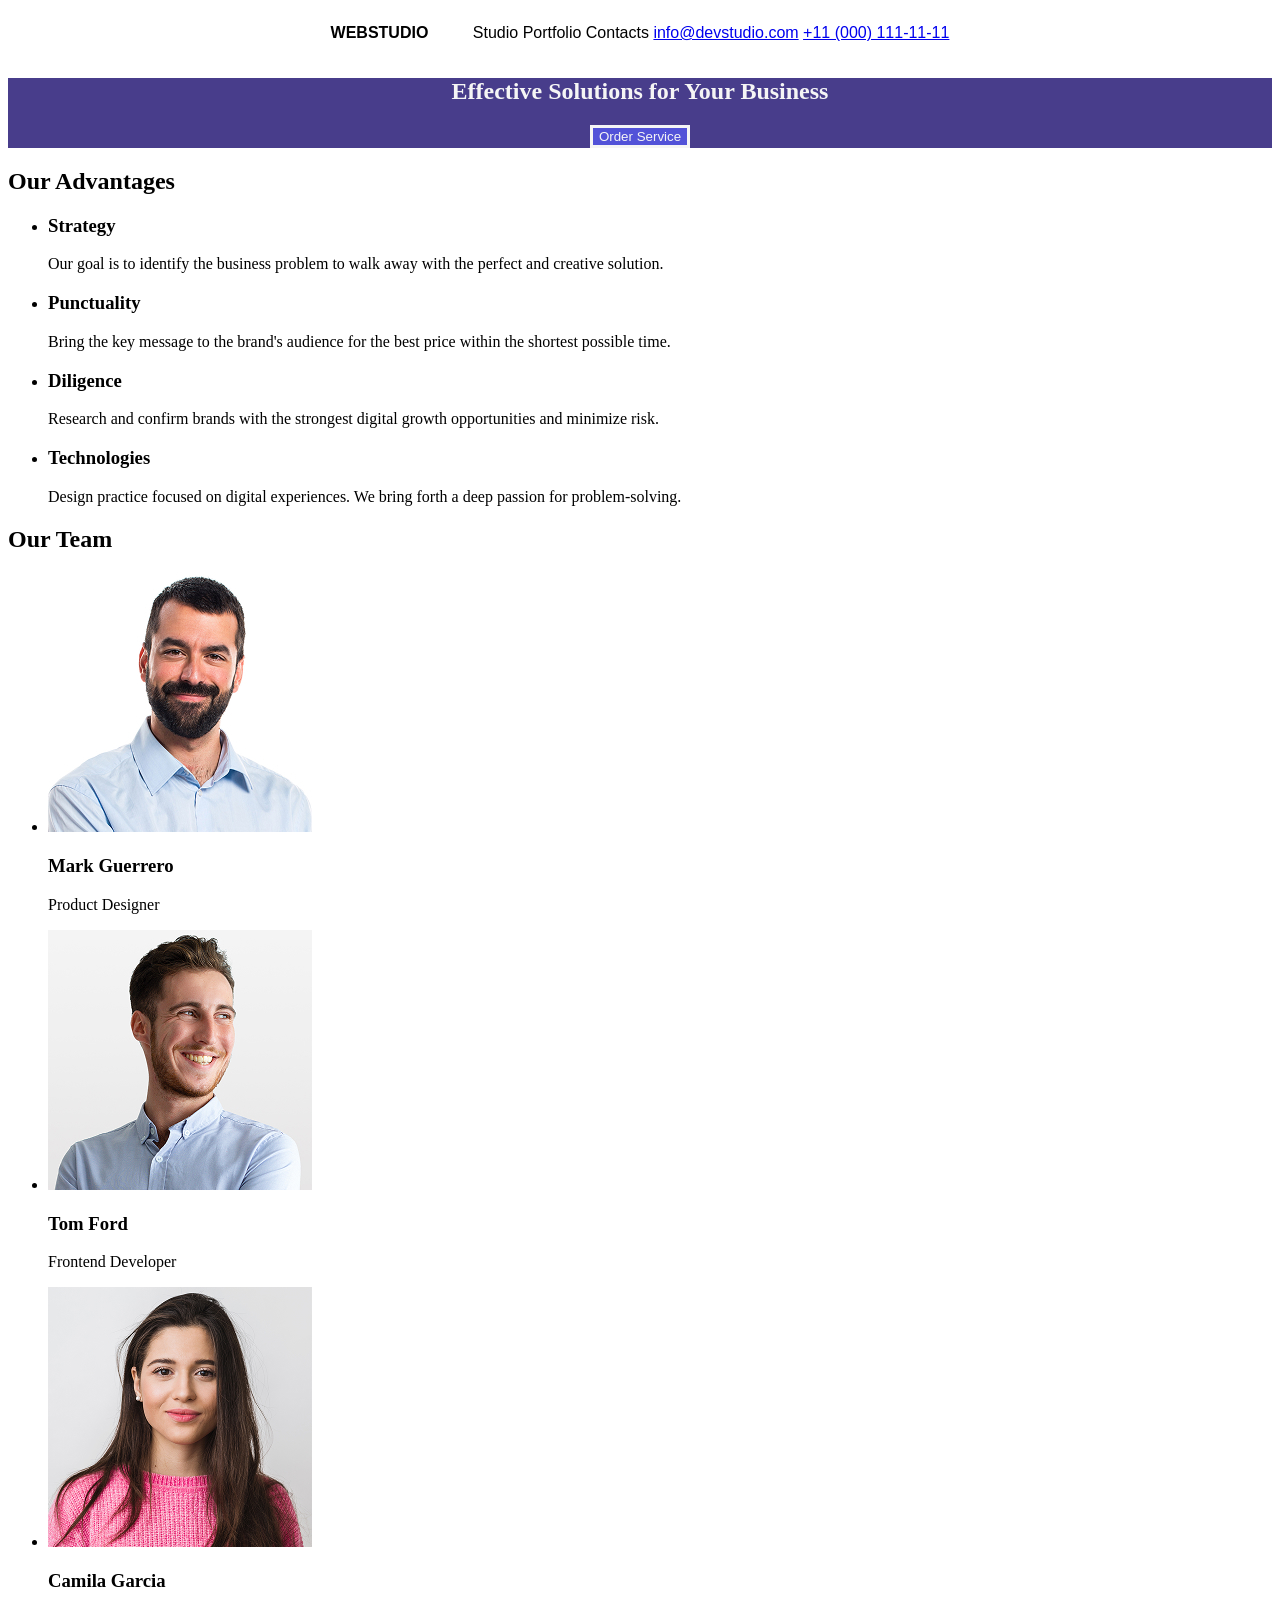
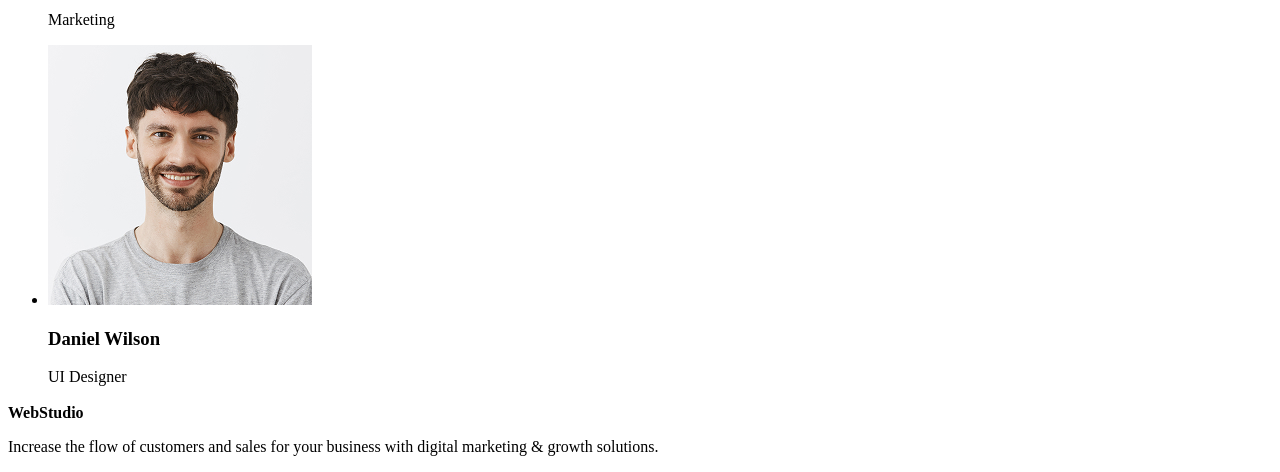
==== goit-markup-hw-02/index.html @ da28dcd8 "иурп" ====
<!DOCTYPE html>
<html lang="en">
  <head>
    <meta charset="utf-8" />
    <meta
      name="description"
      content="WebStudio — команда експертів зі створення вебсайтів та розвитку бізнесу онлайн. Гарантуємо якість і результат."
    />
    <title>WebStudio</title>
 <link rel="stylesheet" href="style.css" />
</head>
  <body>
   <header class="page-header">
  <a href="#" class="logo"><span>WEB</span>STUDIO</a>

  <nav class="nav">
    <ul class="nav-list">
      <li><a href="#">Studio</a></li>
      <li><a href="#">Portfolio</a></li>
      <li><a href="#">Contacts</a></li>
    </ul>
  </nav>

  <div class="contacts">
    <a href="mailto:info@devstudio.com">info@devstudio.com</a>
    <a href="tel:+110001111111">+11 (000) 111-11-11</a>
  </div>
</header>

    <main>
       <section class="hero">
    <h1 class="page-title">Effective Solutions for Your Business</h1>
    <button class="button" type="button">
Order Service</button>
    </section>

      <section>
        <h2>Our Advantages</h2>
        <ul class="advantages-list">
          <li>
            <h3 id="about">Strategy</h3>
            <p>
              Our goal is to identify the business problem to walk away with the
              perfect and creative solution.
            </p>
          </li>
          <li>
            <h3>Punctuality</h3>
            <p>
              Bring the key message to the brand's audience for the best price
              within the shortest possible time.
            </p>
          </li>
          <li>
            <h3>Diligence</h3>
            <p>
              Research and confirm brands with the strongest digital growth
              opportunities and minimize risk.
            </p>
          </li>
          <li>
            <h3>Technologies</h3>
            <p>
              Design practice focused on digital experiences. We bring forth a
              deep passion for problem-solving.
            </p>
          </li>
        </ul>
      </section>

      <section>
        <h2 id="team">Our Team</h2>
        <ul>
          <li>
            <img
              src="./images/mark.jpg"
              alt="picture of Mark Guerrero"
              width="264"
            />
            <h3>Mark Guerrero</h3>
            <p>Product Designer</p>
          </li>
          <li>
            <img
              src="./images/tom.jpg"
              alt="picture of Tom Ford"
              width="264"
            />
            <h3>Tom Ford</h3>
            <p>Frontend Developer</p>
          </li>
          <li>
            <img
              src="./images/camila.jpg"
              alt="picture of Camila Garcia"
              width="264"
            />
            <h3>Camila Garcia</h3>
            <p>Marketing</p>
          </li>
          <li>
            <img
              src="./images/daniel.jpg"
              alt="picture of Daniel Wilson"
              width="264"
            />
            <h3>Daniel Wilson</h3>
            <p>UI Designer</p>
          </li>
        </ul>
      </section>
    </main>

    <footer>
      <a href="/" class="logo">WebStudio</a>
      <p>
        Increase the flow of customers and sales for your business with digital
        marketing & growth solutions.
      </p>
    </footer>
  </body>
</html>
---- goit-markup-hw-02/style.css ----
body {
  background-color: white;

}
.page-header {
  background-color: white;
  text-align: center; 
  font-family: sans-serif;
}


.logo,
.nav,
.contacts {
  display: inline-block;
  vertical-align: middle;
}


.logo {
  font-weight: bold;
  text-decoration: none;
  color: black;
}



.nav-list {
  list-style: none;
}
.nav-list li {
  display: inline-block;
}
.nav-list a {
  text-decoration: none;
  color: black;
}
.hero{
    background-color:darkslateblue;
    text-align: center;
    

}
.page-title{
    color:whitesmoke;
}
.button{
 background-color:rgb(82, 82, 216);
 color:whitesmoke;
  
border:solid;}
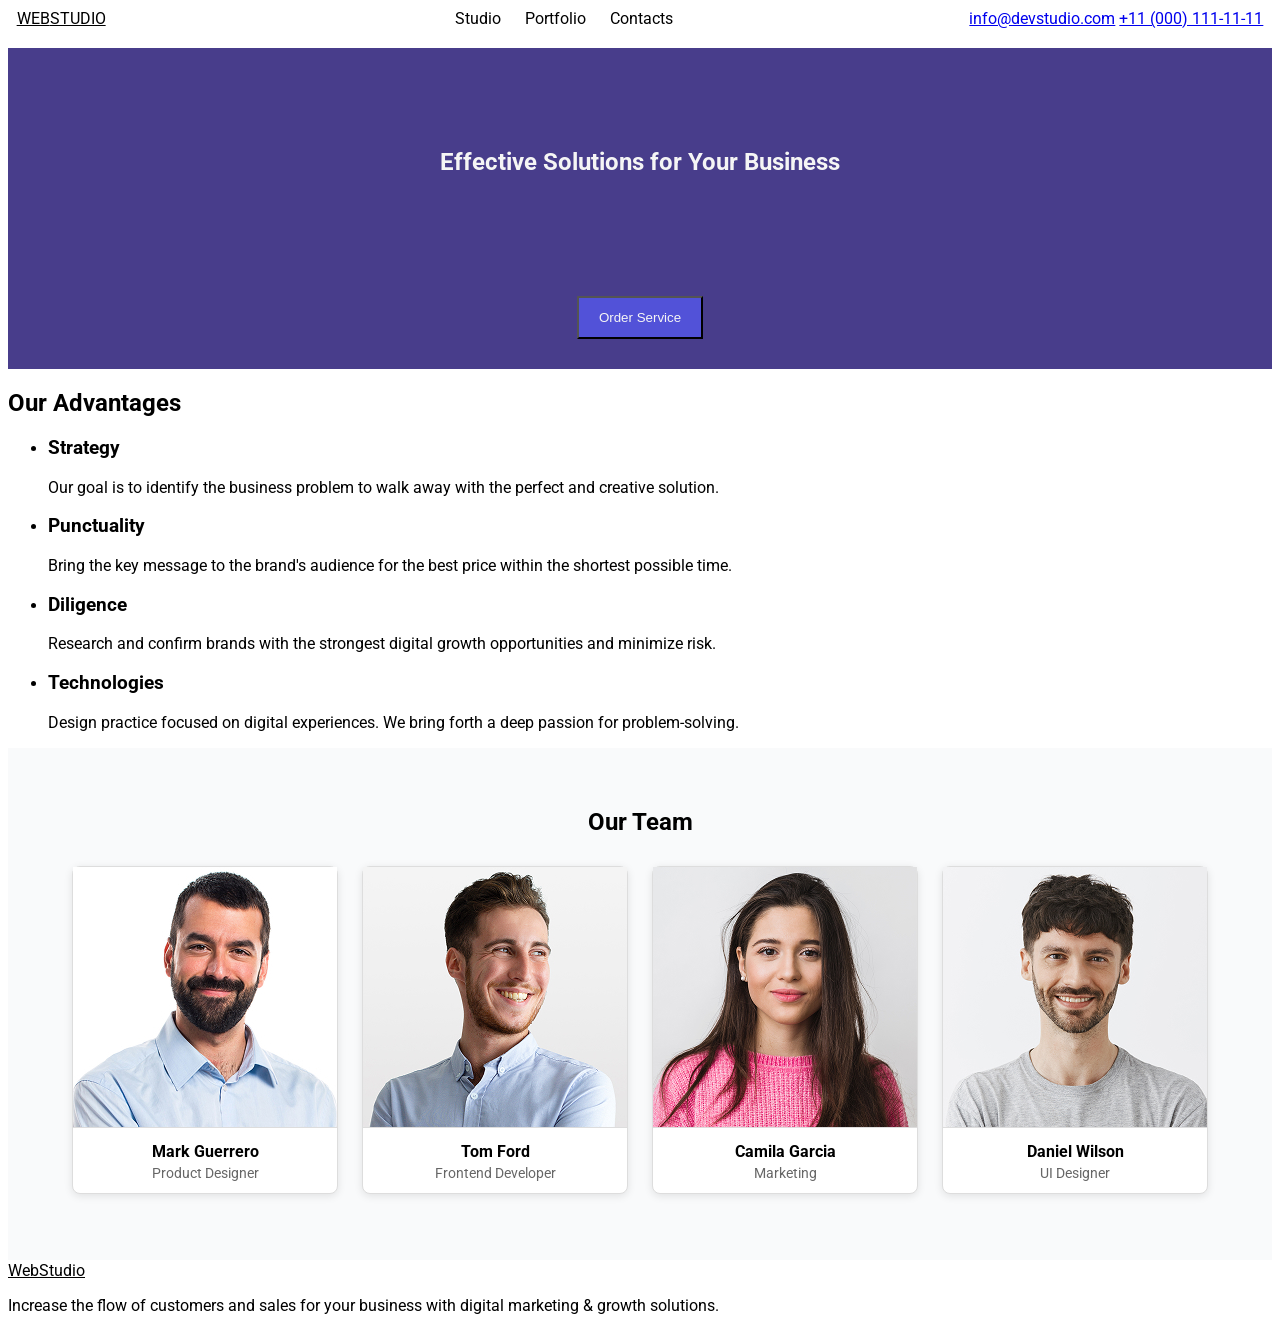
==== commit 2d5c9987: "denys" ====
--- a/goit-markup-hw-02/index.html
+++ b/goit-markup-hw-02/index.html
@@ -2,7 +2,10 @@
 <html lang="en">
   <head>
     <meta charset="utf-8" />
-    <meta
+    <link rel="preconnect" href="https://fonts.googleapis.com">
+<link rel="preconnect" href="https://fonts.gstatic.com" crossorigin>
+<link href="https://fonts.googleapis.com/css2?family=Raleway:wght@700&family=Roboto:wght@400;500;700&display=swap" rel="stylesheet">
+     <meta
       name="description"
       content="WebStudio — команда експертів зі створення вебсайтів та розвитку бізнесу онлайн. Гарантуємо якість і результат."
     />
@@ -68,9 +71,9 @@
         </ul>
       </section>
 
-      <section>
+      <section class="hero3">
         <h2 id="team">Our Team</h2>
-        <ul>
+        <ul class="roster">
           <li>
             <img
               src="./images/mark.jpg"
--- a/goit-markup-hw-02/style.css
+++ b/goit-markup-hw-02/style.css
@@ -3,30 +3,53 @@
 
 body {
   background-color: white;
+  font-family:'Roboto',sans-serif;
+  font-weight:400
 
 }
 .page-header {
-  background-color: white;
+  width: 100%;
+  background: white;
   text-align: center; 
-  font-family: sans-serif;
+
+  
 }
 
+.nav-list{
+  padding: 30px;
+}
+.contacts{
+     
+}
 
 .logo,
 .nav,
 .contacts {
   display: inline-block;
-  vertical-align: middle;
+  vertical-align: middle; 
 }
 
 
 .logo {
-  font-weight: bold;
-  text-decoration: none;
+width: 23%; text-align: left;
   color: black;
 }
+.nav{
+  width: 40%; text-align:center;
+}
+.contacts{
+  width:35%; text-align:right;  
+}
+.nav-list {
+  list-style: none;
+  padding: 0;
+  margin: 0;
+}
 
-
+.nav-list li {
+  display: inline-block;
+  margin: 0 10px;
+}
 
 .nav-list {
   list-style: none;
@@ -46,10 +69,61 @@
 }
 .page-title{
     color:whitesmoke;
+    padding: 100px 0;
 }
 .button{
  background-color:rgb(82, 82, 216);
  color:whitesmoke;
-  
-border:solid;}
+   position: relative;
+  top: -30px;
+ margin-top: 30px; 
+  padding: 12px 20px; 
+}
 
+.hero3 {
+  background-color: #f9fafb;
+  padding: 40px 0;
+}
+
+#team {
+  font-size: 24px;
+  font-weight: bold;
+}
+
+.roster {
+  list-style: none;
+  padding: 0;
+  text-align: center;
+}
+
+.roster li {
+  display: inline-block;
+  width: 264px;
+  background-color: #fff;
+  border: 1px solid #ddd;
+  border-radius: 8px;
+  box-shadow: 0 2px 8px rgba(0,0,0,0.1);
+  margin: 10px;
+  vertical-align: top;
+}
+
+.roster img {
+  width: 100%;
+  height: auto;
+  border-bottom: 1px solid #ddd;
+}
+
+.roster h3 {
+  font-size: 16px;
+  margin: 10px 0 4px;
+}
+
+.roster p {
+  font-size: 14px;
+  color: #666;
+  margin: 0 0 12px;
+}
+
+#team{
+  text-align:center;  
+}
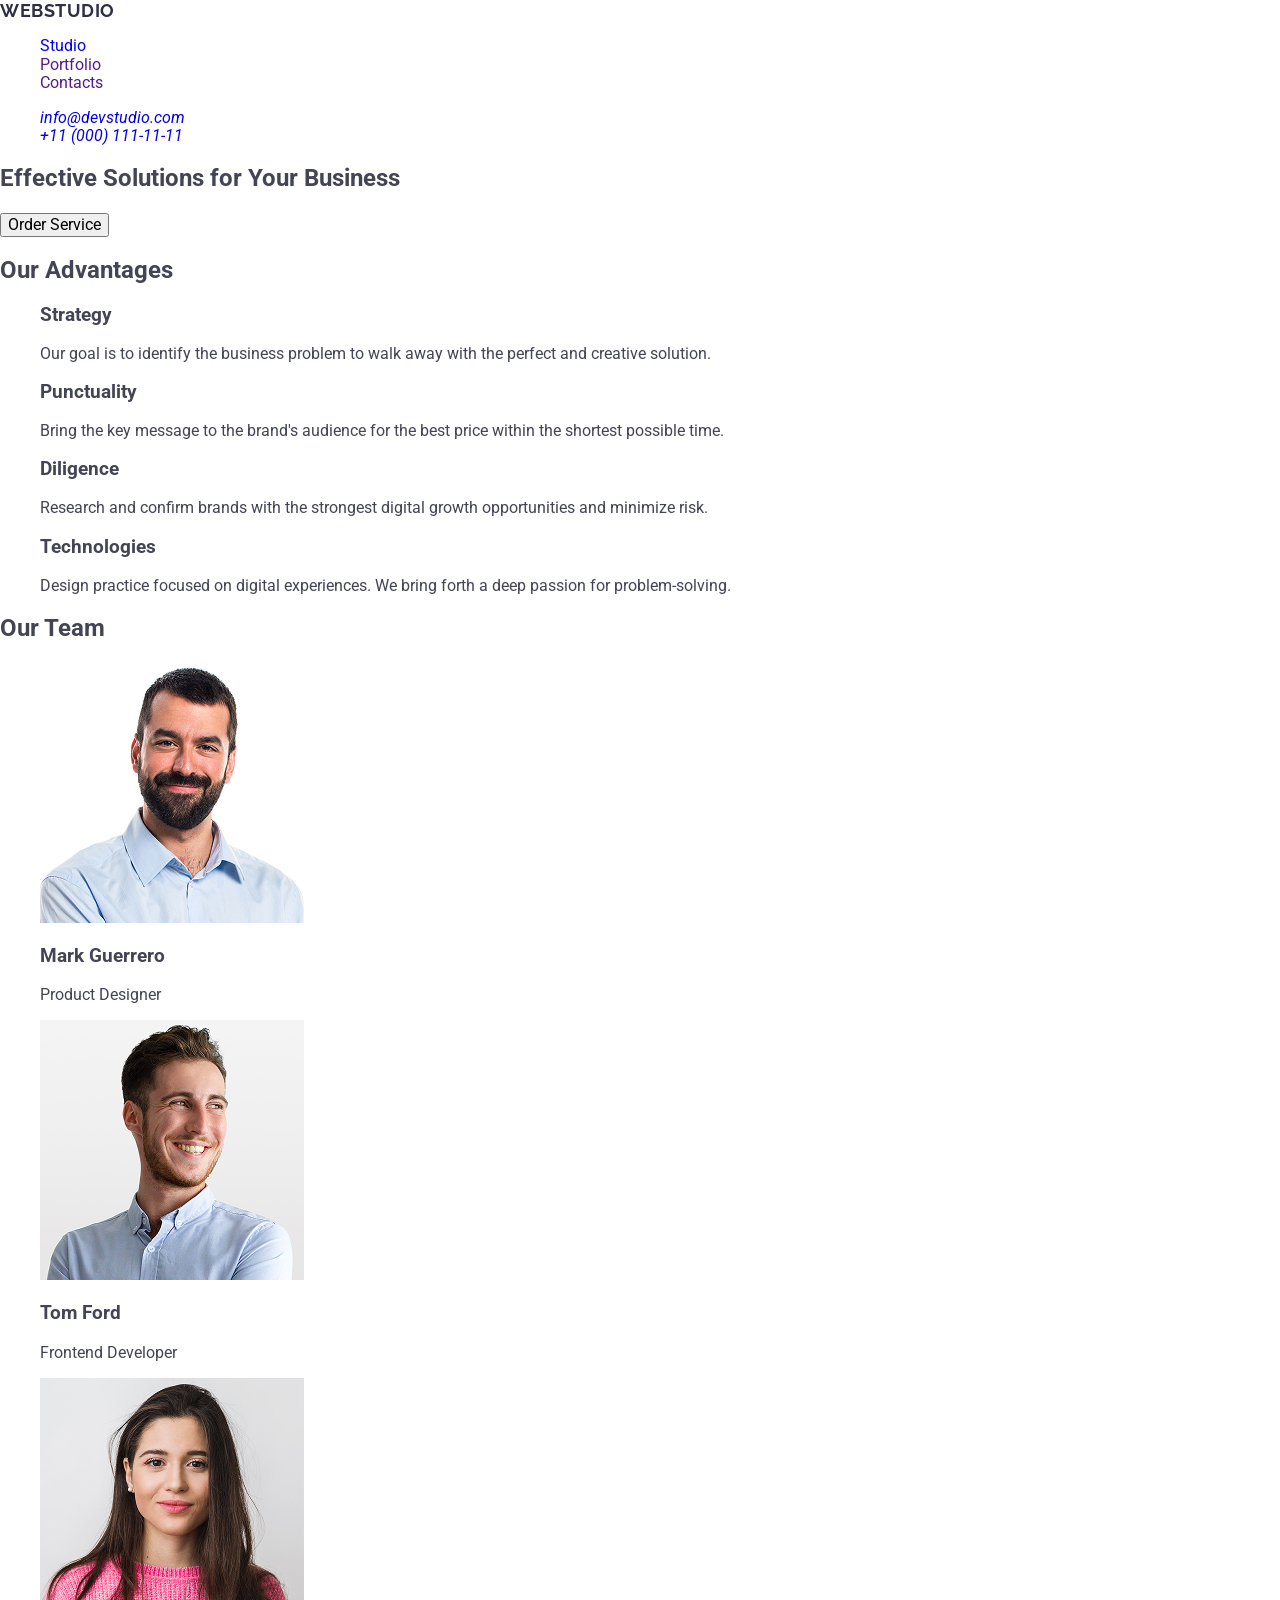
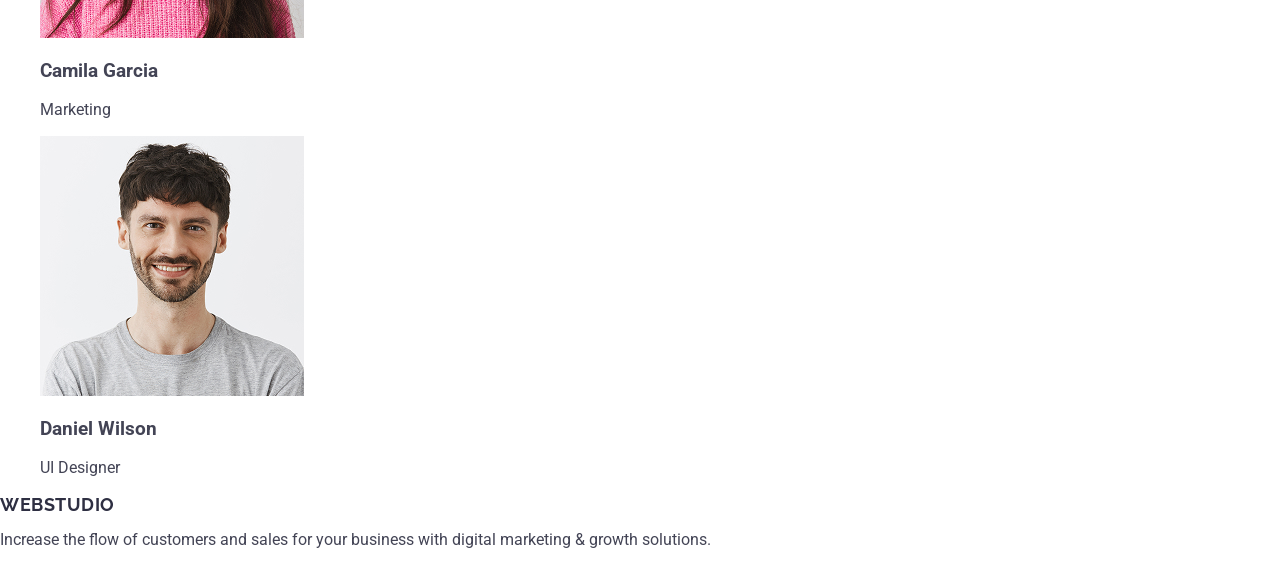
==== commit 7bfea6bb: "іііі" ====
--- a/goit-markup-hw-02/index.html
+++ b/goit-markup-hw-02/index.html
@@ -2,40 +2,52 @@
 <html lang="en">
   <head>
     <meta charset="utf-8" />
-    <link rel="preconnect" href="https://fonts.googleapis.com">
-<link rel="preconnect" href="https://fonts.gstatic.com" crossorigin>
-<link href="https://fonts.googleapis.com/css2?family=Raleway:wght@700&family=Roboto:wght@400;500;700&display=swap" rel="stylesheet">
-     <meta
+    <meta
       name="description"
       content="WebStudio — команда експертів зі створення вебсайтів та розвитку бізнесу онлайн. Гарантуємо якість і результат."
     />
     <title>WebStudio</title>
- <link rel="stylesheet" href="style.css" />
-</head>
+    <link
+      rel="stylesheet"
+      href="https://cdnjs.cloudflare.com/ajax/libs/modern-normalize/3.0.1/modern-normalize.min.css"
+      integrity="sha512-q6WgHqiHlKyOqslT/lgBgodhd03Wp4BEqKeW6nNtlOY4quzyG3VoQKFrieaCeSnuVseNKRGpGeDU3qPmabCANg=="
+      crossorigin="anonymous"
+      referrerpolicy="no-referrer"
+    />
+    <link rel="preconnect" href="https://fonts.googleapis.com" />
+    <link rel="preconnect" href="https://fonts.gstatic.com" crossorigin />
+    <link
+      href="https://fonts.googleapis.com/css2?family=Raleway:ital,wght@0,700;1,700&family=Roboto:ital@0;1&display=swap"
+      rel="stylesheet"
+    />
+    <link rel="stylesheet" href="style.css" />
+  </head>
+
   <body>
-   <header class="page-header">
-  <a href="#" class="logo"><span>WEB</span>STUDIO</a>
+    <header class="page-header">
+      <a href="#" class="logo">WEB<span class="logo-part">STUDIO</span></a>
 
-  <nav class="nav">
-    <ul class="nav-list">
-      <li><a href="#">Studio</a></li>
-      <li><a href="#">Portfolio</a></li>
-      <li><a href="#">Contacts</a></li>
-    </ul>
-  </nav>
+      <nav class="header-nav">
+        <ul class="nav-list">
+          <li class="nav-item"><a clas="nav-link" href="./index.html">Studio</a></li>
+          <li class="nav-item"><a clas="nav-link" href="">Portfolio</a></li>
+          <li class="nav-item"><a clas="nav-link" href="">Contacts</a></li>
+        </ul>
+      </nav>
 
-  <div class="contacts">
-    <a href="mailto:info@devstudio.com">info@devstudio.com</a>
-    <a href="tel:+110001111111">+11 (000) 111-11-11</a>
-  </div>
-</header>
+      <address class="contacts">
+        <ul class="contacts-list">
+        <li class="contacts-list"><a class="contacts-item" href="mailto:info@devstudio.com">info@devstudio.com</a></li>
+        <li class="contacts-list"><a class="contacts-item" href="tel:+110001111111">+11 (000) 111-11-11</a></li>
+      </ul>
+      </address>
+    </header>
 
     <main>
-       <section class="hero">
-    <h1 class="page-title">Effective Solutions for Your Business</h1>
-    <button class="button" type="button">
-Order Service</button>
-    </section>
+      <section class="">
+        <h1 class="page-title">Effective Solutions for Your Business</h1>
+        <button class="button" type="button">Order Service</button>
+      </section>
 
       <section>
         <h2>Our Advantages</h2>
@@ -84,11 +96,7 @@
             <p>Product Designer</p>
           </li>
           <li>
-            <img
-              src="./images/tom.jpg"
-              alt="picture of Tom Ford"
-              width="264"
-            />
+            <img src="./images/tom.jpg" alt="picture of Tom Ford" width="264" />
             <h3>Tom Ford</h3>
             <p>Frontend Developer</p>
           </li>
@@ -114,7 +122,7 @@
       </section>
     </main>
 
-    <footer>
+    <footer id="contacts">
       <a href="/" class="logo">WebStudio</a>
       <p>
         Increase the flow of customers and sales for your business with digital
@@ -122,4 +130,4 @@
       </p>
     </footer>
   </body>
-</html>+</html>
--- a/goit-markup-hw-02/style.css
+++ b/goit-markup-hw-02/style.css
@@ -1,129 +1,35 @@
-
-
-
+/*font-family: "Raleway", sans-serif;
+font-family: "Roboto", sans-serif;*/
 body {
-  background-color: white;
+  color:#434455;
+  background-color:#fff;
   font-family:'Roboto',sans-serif;
   font-weight:400
 
 }
-.page-header {
-  width: 100%;
-  background: white;
-  text-align: center; 
-
-  
+ul,ol {
+  list-style  :none;
 }
 
-.nav-list{
-  padding: 30px;
-}
-.contacts{
-     
+a {
+  text-decoration:none;
 }
 
-.logo,
-.nav,
-.contacts {
-  display: inline-block;
-  vertical-align: middle; 
+.logo {
+font-family: "Raleway", sans-serif;
+font-weight: 700;
+font-size: 18px;
+line-height: 1.17;
+letter-spacing: 0.03em;
+text-transform: uppercase;
+color: #2e2f42;
 }
 
 
-.logo {
-width: 23%; text-align: left;
-  color: black;
-}
-.nav{
-  width: 40%; text-align:center;
-}
-.contacts{
-  width:35%; text-align:right;  
-}
-.nav-list {
-  list-style: none;
-  padding: 0;
-  margin: 0;
-}
 
-.nav-list li {
-  display: inline-block;
-  margin: 0 10px;
-}
 
-.nav-list {
-  list-style: none;
-}
-.nav-list li {
-  display: inline-block;
-}
-.nav-list a {
-  text-decoration: none;
-  color: black;
-}
-.hero{
-    background-color:darkslateblue;
-    text-align: center;
-    
 
-}
-.page-title{
-    color:whitesmoke;
-    padding: 100px 0;
-}
-.button{
- background-color:rgb(82, 82, 216);
- color:whitesmoke;
-   position: relative;
-  top: -30px;
- margin-top: 30px; 
-  padding: 12px 20px; 
-}
 
-.hero3 {
-  background-color: #f9fafb;
-  padding: 40px 0;
-}
 
-#team {
-  font-size: 24px;
-  font-weight: bold;
-}
 
-.roster {
-  list-style: none;
-  padding: 0;
-  text-align: center;
-}
 
-.roster li {
-  display: inline-block;
-  width: 264px;
-  background-color: #fff;
-  border: 1px solid #ddd;
-  border-radius: 8px;
-  box-shadow: 0 2px 8px rgba(0,0,0,0.1);
-  margin: 10px;
-  vertical-align: top;
-}
-
-.roster img {
-  width: 100%;
-  height: auto;
-  border-bottom: 1px solid #ddd;
-}
-
-.roster h3 {
-  font-size: 16px;
-  margin: 10px 0 4px;
-}
-
-.roster p {
-  font-size: 14px;
-  color: #666;
-  margin: 0 0 12px;
-}
-
-#team{
-  text-align:center;  
-}
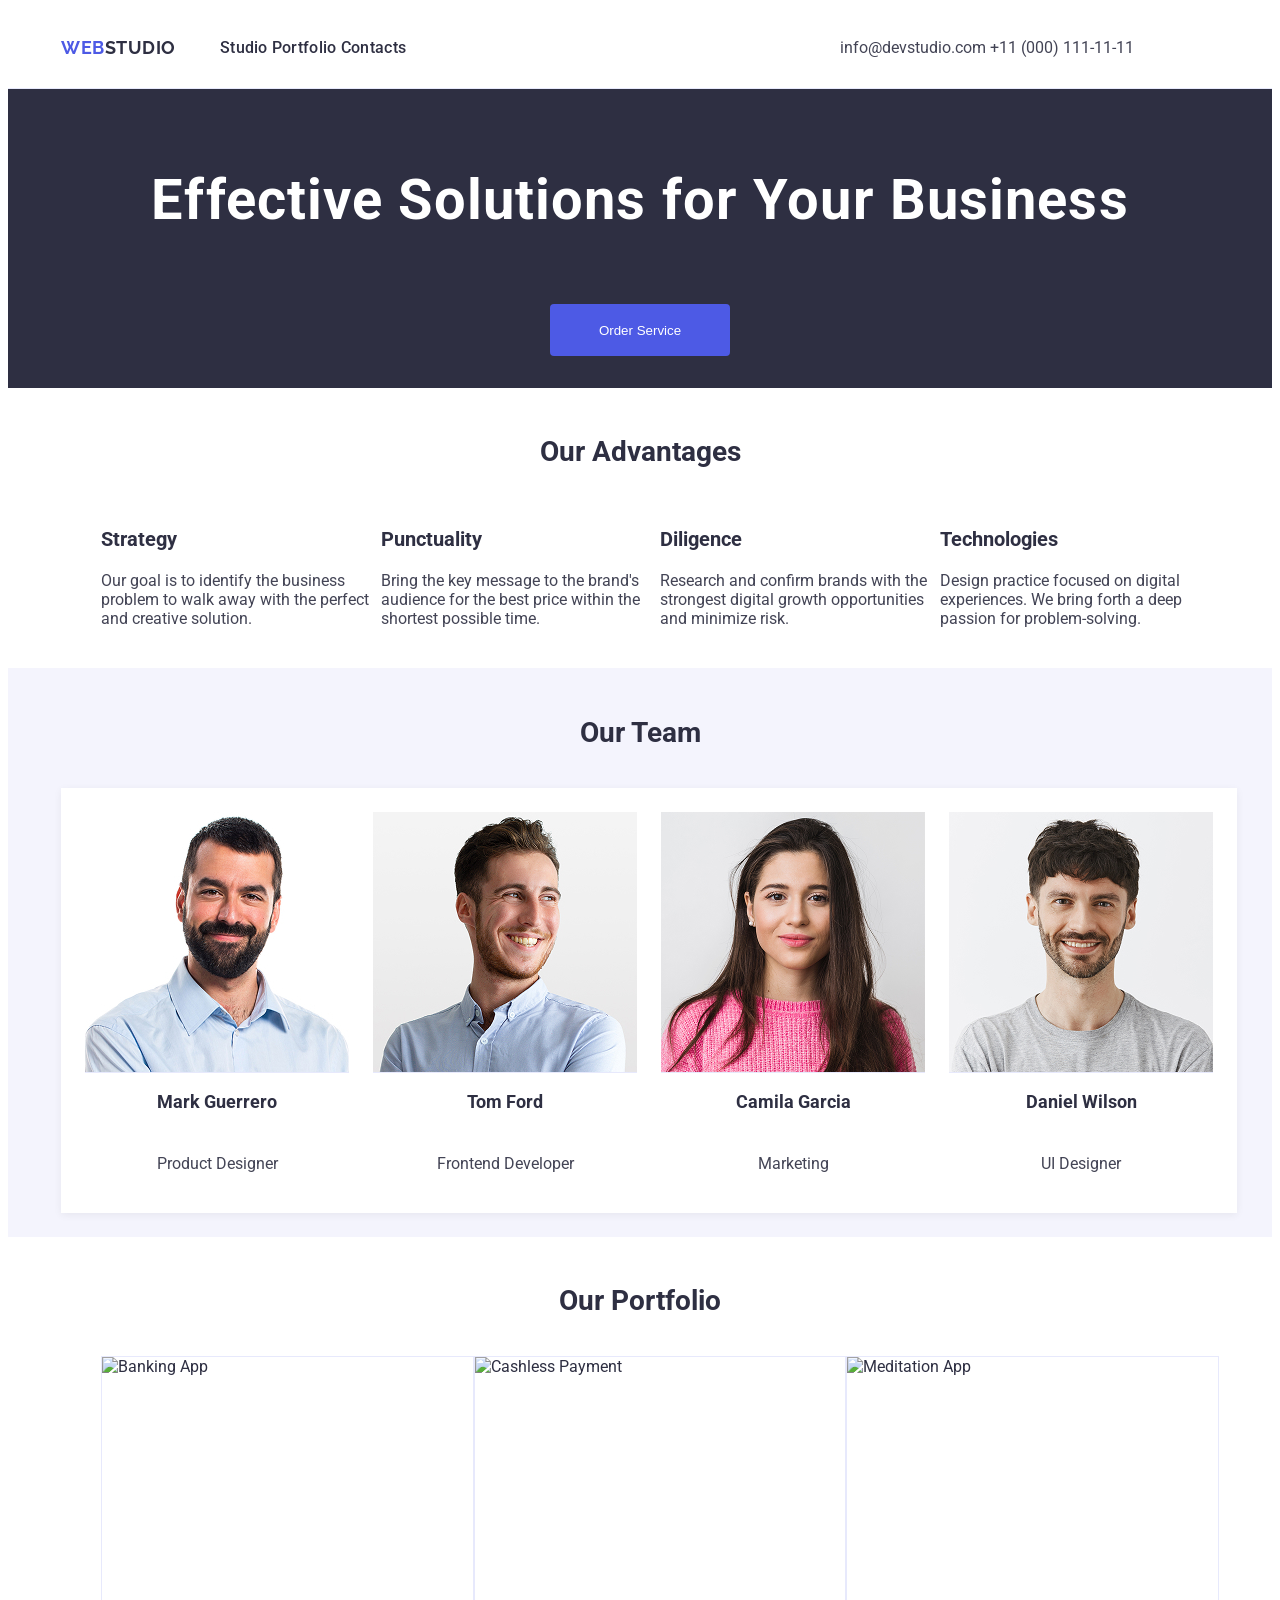
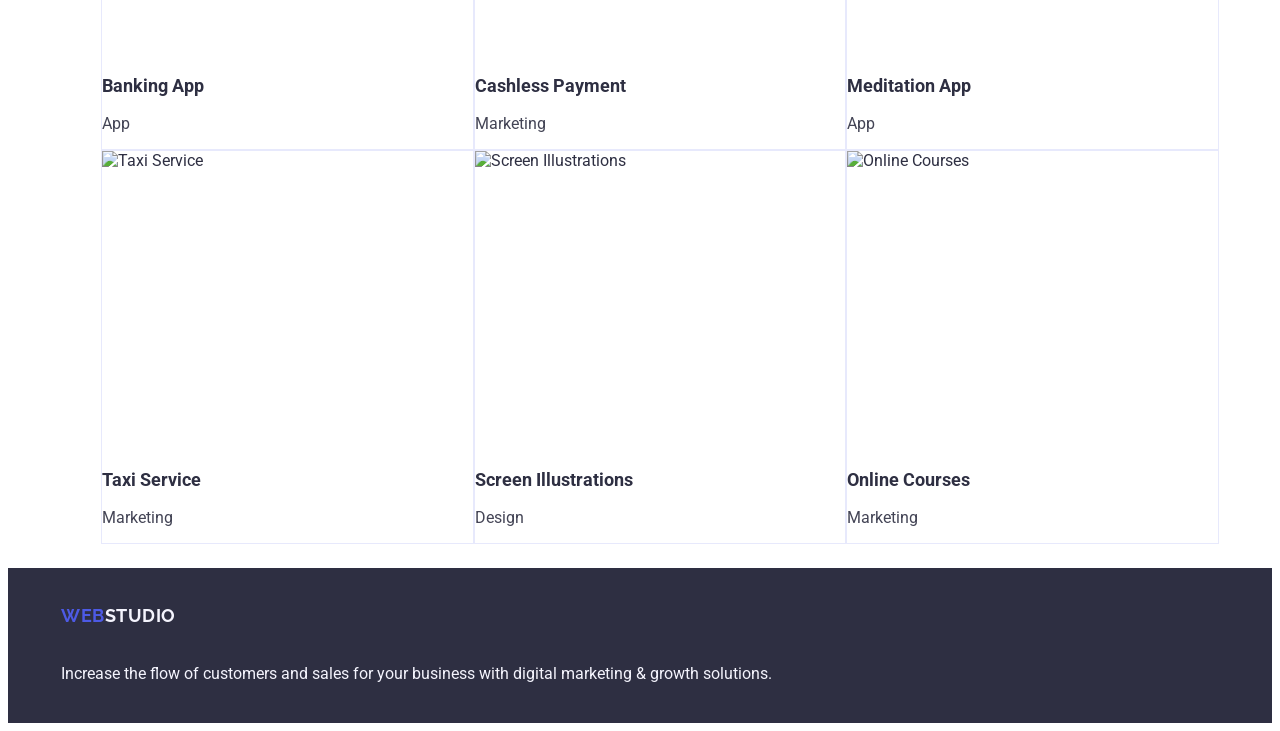
==== commit a507ead3: "add images" ====
--- a/goit-markup-hw-02/index.html
+++ b/goit-markup-hw-02/index.html
@@ -2,132 +2,200 @@
 <html lang="en">
   <head>
     <meta charset="utf-8" />
-    <meta
-      name="description"
-      content="WebStudio — команда експертів зі створення вебсайтів та розвитку бізнесу онлайн. Гарантуємо якість і результат."
-    />
-    <title>WebStudio</title>
+    <title>WebStudio (basic layout)</title>
+    <meta name="viewport" content="width=device-width, initial-scale=1" />
     <link
-      rel="stylesheet"
-      href="https://cdnjs.cloudflare.com/ajax/libs/modern-normalize/3.0.1/modern-normalize.min.css"
-      integrity="sha512-q6WgHqiHlKyOqslT/lgBgodhd03Wp4BEqKeW6nNtlOY4quzyG3VoQKFrieaCeSnuVseNKRGpGeDU3qPmabCANg=="
-      crossorigin="anonymous"
-      referrerpolicy="no-referrer"
-    />
-    <link rel="preconnect" href="https://fonts.googleapis.com" />
-    <link rel="preconnect" href="https://fonts.gstatic.com" crossorigin />
-    <link
-      href="https://fonts.googleapis.com/css2?family=Raleway:ital,wght@0,700;1,700&family=Roboto:ital@0;1&display=swap"
+      href="https://fonts.googleapis.com/css2?family=Raleway:wght@700&family=Roboto:wght@400;500;700&display=swap"
       rel="stylesheet"
     />
     <link rel="stylesheet" href="style.css" />
   </head>
-
   <body>
-    <header class="page-header">
-      <a href="#" class="logo">WEB<span class="logo-part">STUDIO</span></a>
-
-      <nav class="header-nav">
-        <ul class="nav-list">
-          <li class="nav-item"><a clas="nav-link" href="./index.html">Studio</a></li>
-          <li class="nav-item"><a clas="nav-link" href="">Portfolio</a></li>
-          <li class="nav-item"><a clas="nav-link" href="">Contacts</a></li>
+    <!-- HEADER -->
+    <header class="header">
+      <div class="page">
+        <a href="#" class="logo">WEB<span class="logo-accent">STUDIO</span></a>
+
+        <nav class="nav">
+          <ul class="nav-list">
+            <li><a class="nav-link" href="#">Studio</a></li>
+            <li><a class="nav-link" href="#">Portfolio</a></li>
+            <li><a class="nav-link" href="#">Contacts</a></li>
+          </ul>
+        </nav>
+
+        <div class="contacts">
+          <a class="c-link" href="mailto:info@devstudio.com">info@devstudio.com</a>
+          <a class="c-link" href="tel:+110001111111">+11 (000) 111-11-11</a>
+        </div>
+      </div>
+    </header>
+
+    <!-- HERO -->
+    <section class="hero">
+      <div class="spacer-32"></div>
+      <h1 class="hero-title">Effective Solutions for Your Business</h1>
+      <div class="spacer-24"></div>
+      <div class="hero-btn-box">
+        <button class="btn">Order Service</button>
+      </div>
+      <div class="spacer-32"></div>
+    </section>
+
+    <!-- ADVANTAGES -->
+    <section class="advantages">
+      <div class="page">
+        <div class="spacer-24"></div>
+        <h2 class="title">Our Advantages</h2>
+        <div class="spacer-16"></div>
+
+        <ul class="card4">
+          <li class="card">
+            <h3 class="card-name">Strategy</h3>
+            <p class="card-text">
+              Our goal is to identify the business problem to walk away with the perfect and creative solution.
+            </p>
+          </li>
+          <li class="card">
+            <h3 class="card-name">Punctuality</h3>
+            <p class="card-text">
+              Bring the key message to the brand's audience for the best price within the shortest possible time.
+            </p>
+          </li>
+          <li class="card">
+            <h3 class="card-name">Diligence</h3>
+            <p class="card-text">
+              Research and confirm brands with the strongest digital growth opportunities and minimize risk.
+            </p>
+          </li>
+          <li class="card">
+            <h3 class="card-name">Technologies</h3>
+            <p class="card-text">
+              Design practice focused on digital experiences. We bring forth a deep passion for problem-solving.
+            </p>
+          </li>
         </ul>
-      </nav>
-
-      <address class="contacts">
-        <ul class="contacts-list">
-        <li class="contacts-list"><a class="contacts-item" href="mailto:info@devstudio.com">info@devstudio.com</a></li>
-        <li class="contacts-list"><a class="contacts-item" href="tel:+110001111111">+11 (000) 111-11-11</a></li>
-      </ul>
-      </address>
-    </header>
-
-    <main>
-      <section class="">
-        <h1 class="page-title">Effective Solutions for Your Business</h1>
-        <button class="button" type="button">Order Service</button>
-      </section>
-
-      <section>
-        <h2>Our Advantages</h2>
-        <ul class="advantages-list">
-          <li>
-            <h3 id="about">Strategy</h3>
-            <p>
-              Our goal is to identify the business problem to walk away with the
-              perfect and creative solution.
-            </p>
-          </li>
-          <li>
-            <h3>Punctuality</h3>
-            <p>
-              Bring the key message to the brand's audience for the best price
-              within the shortest possible time.
-            </p>
-          </li>
-          <li>
-            <h3>Diligence</h3>
-            <p>
-              Research and confirm brands with the strongest digital growth
-              opportunities and minimize risk.
-            </p>
-          </li>
-          <li>
-            <h3>Technologies</h3>
-            <p>
-              Design practice focused on digital experiences. We bring forth a
-              deep passion for problem-solving.
-            </p>
+
+        <div class="spacer-24"></div>
+      </div>
+    </section>
+
+    <!-- OUR TEAM (вирівняно через CSS-таблицю) -->
+    <section class="team">
+      <div class="page">
+        <div class="spacer-24"></div>
+        <h2 class="title">Our Team</h2>
+        <div class="spacer-16"></div>
+
+        <!-- Біла панель точної ширини, центрується як inline-table -->
+        <div class="team-table">
+          <div class="team-row">
+            <div class="person">
+              <img class="photo" src="./images/mark.jpg" alt="Mark Guerrero" width="264" height="260" />
+              <div class="person-box">
+                <h3 class="person-name">Mark Guerrero</h3>
+                <div class="spacer-8"></div>
+                <p class="person-role">Product Designer</p>
+              </div>
+            </div>
+            <div class="person">
+              <img class="photo" src="./images/tom.jpg" alt="Tom Ford" width="264" height="260" />
+              <div class="person-box">
+                <h3 class="person-name">Tom Ford</h3>
+                <div class="spacer-8"></div>
+                <p class="person-role">Frontend Developer</p>
+              </div>
+            </div>
+            <div class="person">
+              <img class="photo" src="./images/camila.jpg" alt="Camila Garcia" width="264" height="260" />
+              <div class="person-box">
+                <h3 class="person-name">Camila Garcia</h3>
+                <div class="spacer-8"></div>
+                <p class="person-role">Marketing</p>
+              </div>
+            </div>
+            <div class="person">
+              <img class="photo" src="./images/daniel.jpg" alt="Daniel Wilson" width="264" height="260" />
+              <div class="person-box">
+                <h3 class="person-name">Daniel Wilson</h3>
+                <div class="spacer-8"></div>
+                <p class="person-role">UI Designer</p>
+              </div>
+            </div>
+          </div>
+        </div>
+
+        <div class="spacer-24"></div>
+      </div>
+    </section>
+
+    <!-- PORTFOLIO -->
+    <section class="portfolio">
+      <div class="page">
+        <div class="spacer-24"></div>
+        <h2 class="title">Our Portfolio</h2>
+        <div class="spacer-16"></div>
+
+        <ul class="grid3">
+          <li class="tile">
+            <img class="tile-img" src="./images/banking.jpg" alt="Banking App" width="360" height="300" />
+            <div class="tile-box">
+              <h3 class="tile-name">Banking App</h3>
+              <p class="tile-type">App</p>
+            </div>
+          </li>
+          <li class="tile">
+            <img class="tile-img" src="./images/cashless.jpg" alt="Cashless Payment" width="360" height="300" />
+            <div class="tile-box">
+              <h3 class="tile-name">Cashless Payment</h3>
+              <p class="tile-type">Marketing</p>
+            </div>
+          </li>
+          <li class="tile">
+            <img class="tile-img" src="./images/meditation.jpg" alt="Meditation App" width="360" height="300" />
+            <div class="tile-box">
+              <h3 class="tile-name">Meditation App</h3>
+              <p class="tile-type">App</p>
+            </div>
+          </li>
+          <li class="tile">
+            <img class="tile-img" src="./images/taxi.jpg" alt="Taxi Service" width="360" height="300" />
+            <div class="tile-box">
+              <h3 class="tile-name">Taxi Service</h3>
+              <p class="tile-type">Marketing</p>
+            </div>
+          </li>
+          <li class="tile">
+            <img class="tile-img" src="./images/screen.jpg" alt="Screen Illustrations" width="360" height="300" />
+            <div class="tile-box">
+              <h3 class="tile-name">Screen Illustrations</h3>
+              <p class="tile-type">Design</p>
+            </div>
+          </li>
+          <li class="tile">
+            <img class="tile-img" src="./images/online.jpg" alt="Online Courses" width="360" height="300" />
+            <div class="tile-box">
+              <h3 class="tile-name">Online Courses</h3>
+              <p class="tile-type">Marketing</p>
+            </div>
           </li>
         </ul>
-      </section>
-
-      <section class="hero3">
-        <h2 id="team">Our Team</h2>
-        <ul class="roster">
-          <li>
-            <img
-              src="./images/mark.jpg"
-              alt="picture of Mark Guerrero"
-              width="264"
-            />
-            <h3>Mark Guerrero</h3>
-            <p>Product Designer</p>
-          </li>
-          <li>
-            <img src="./images/tom.jpg" alt="picture of Tom Ford" width="264" />
-            <h3>Tom Ford</h3>
-            <p>Frontend Developer</p>
-          </li>
-          <li>
-            <img
-              src="./images/camila.jpg"
-              alt="picture of Camila Garcia"
-              width="264"
-            />
-            <h3>Camila Garcia</h3>
-            <p>Marketing</p>
-          </li>
-          <li>
-            <img
-              src="./images/daniel.jpg"
-              alt="picture of Daniel Wilson"
-              width="264"
-            />
-            <h3>Daniel Wilson</h3>
-            <p>UI Designer</p>
-          </li>
-        </ul>
-      </section>
-    </main>
-
-    <footer id="contacts">
-      <a href="/" class="logo">WebStudio</a>
-      <p>
-        Increase the flow of customers and sales for your business with digital
-        marketing & growth solutions.
-      </p>
+
+        <div class="spacer-24"></div>
+      </div>
+    </section>
+
+    <!-- FOOTER -->
+    <footer class="footer">
+      <div class="page">
+        <div class="spacer-24"></div>
+        <a href="#" class="logo foot">WEB<span class="logo-accent light">STUDIO</span></a>
+        <div class="spacer-8"></div>
+        <p class="foot-text">
+          Increase the flow of customers and sales for your business with digital marketing & growth solutions.
+        </p>
+        <div class="spacer-24"></div>
+      </div>
     </footer>
   </body>
 </html>
--- a/goit-markup-hw-02/style.css
+++ b/goit-markup-hw-02/style.css
@@ -1,35 +1,79 @@
-/*font-family: "Raleway", sans-serif;
-font-family: "Roboto", sans-serif;*/
-body {
-  color:#434455;
-  background-color:#fff;
-  font-family:'Roboto',sans-serif;
-  font-weight:400
+/* базові */
+* { box-sizing: border-box; }
+body { font-family: "Roboto", sans-serif; color: #2e2f42; background: #fff; text-align: center; }
+ul { list-style: none; }
+a { text-decoration: none; color: #2e2f42; }
 
+/* wrapper без margin/padding */
+.page { display: inline-block; width: 1158px; text-align: left; }
+
+/* вертикальні «спейсери» без margin/padding */
+.spacer-8{display:block;height:8px}.spacer-16{display:block;height:16px}
+.spacer-24{display:block;height:24px}.spacer-32{display:block;height:32px}
+
+/* HEADER */
+.header { background:#fff; border-bottom:1px solid #e7e9fc; }
+.logo {
+  display:inline-block; font-family:"Raleway",sans-serif; font-weight:700; font-size:18px;
+  letter-spacing:.03em; text-transform:uppercase; color:#4d5ae5; line-height:48px; height:48px; vertical-align:middle;
 }
-ul,ol {
-  list-style  :none;
+.logo-accent{color:#2e2f42}
+.nav{display:inline-block;vertical-align:middle;width:520px}
+.nav-list li{display:inline-block}
+.nav-link{display:inline-block;line-height:48px;height:48px;font-weight:500;letter-spacing:.02em}
+.nav-link:hover{color:#404bbf}
+.contacts{display:inline-block;vertical-align:middle;width:430px;text-align:right}
+.c-link{display:inline-block;line-height:48px;height:48px;color:#434455}
+.c-link:hover{color:#404bbf}
+
+/* HERO — центрування кнопки */
+.hero{background:#2e2f42;text-align:center}
+.hero-title{color:#fff;font-size:56px;font-weight:700;letter-spacing:.02em;display:inline-block;text-align:center}
+.hero-btn-box{text-align:center}
+.btn{display:inline-block;background:#4d5ae5;color:#fff;border:0;border-radius:4px;height:52px;line-height:52px;width:180px;cursor:pointer}
+.btn:hover{background:#404bbf}
+
+/* ЗАГОЛОВКИ РОЗДІЛІВ */
+.title{text-align:center;font-size:28px;font-weight:700}
+
+/* ADVANTAGES (inline-block сітка) */
+.card4{text-align:center;font-size:0}
+.card{display:inline-block;width:25%;font-size:16px;vertical-align:top}
+.card-name{font-size:20px;text-align:left}
+.card-text{color:#434455;text-align:left}
+
+/* TEAM — рівно за допомогою CSS-таблиці */
+.team{background:#f4f4fd;text-align:center}
+.team-table{
+  display:inline-table;           /* центрується як текст */
+  border-spacing:24px 24px;       /* проміжки між картками */
+  background:#fff;                /* біла панель під картками */
+  box-shadow:0 2px 8px rgba(0,0,0,.06);
 }
+.team-row{display:table-row}
+.person{
+  display:table-cell;             /* рівні стовпці */
+  width:264px;                    /* як у макеті */
+  vertical-align:top;
+  background:#fff;
+  text-align:center;
+}
+.photo{display:block;width:264px;height:260px;object-fit:cover}
+.person-box{display:block;border-top:1px solid #e7e9fc}
+.person-name{font-size:18px;color:#2e2f42}
+.person-role{color:#434455}
 
-a {
-  text-decoration:none;
+/* PORTFOLIO (inline-block) */
+.grid3{text-align:center;font-size:0}
+.tile{
+  display:inline-block;width:33.3333%;font-size:16px;vertical-align:top;border:1px solid #e7e9fc;background:#fff;text-align:left
 }
+.tile-img{display:block}
+.tile-name{font-size:18px;color:#2e2f42}
+.tile-type{color:#434455}
 
-.logo {
-font-family: "Raleway", sans-serif;
-font-weight: 700;
-font-size: 18px;
-line-height: 1.17;
-letter-spacing: 0.03em;
-text-transform: uppercase;
-color: #2e2f42;
-}
-
-
-
-
-
-
-
-
-
+/* FOOTER */
+.footer{background:#2e2f42;color:#f4f4fd}
+.logo.foot{color:#4d5ae5}
+.logo-accent.light{color:#f4f4fd}
+.foot-text{color:#f4f4fd}
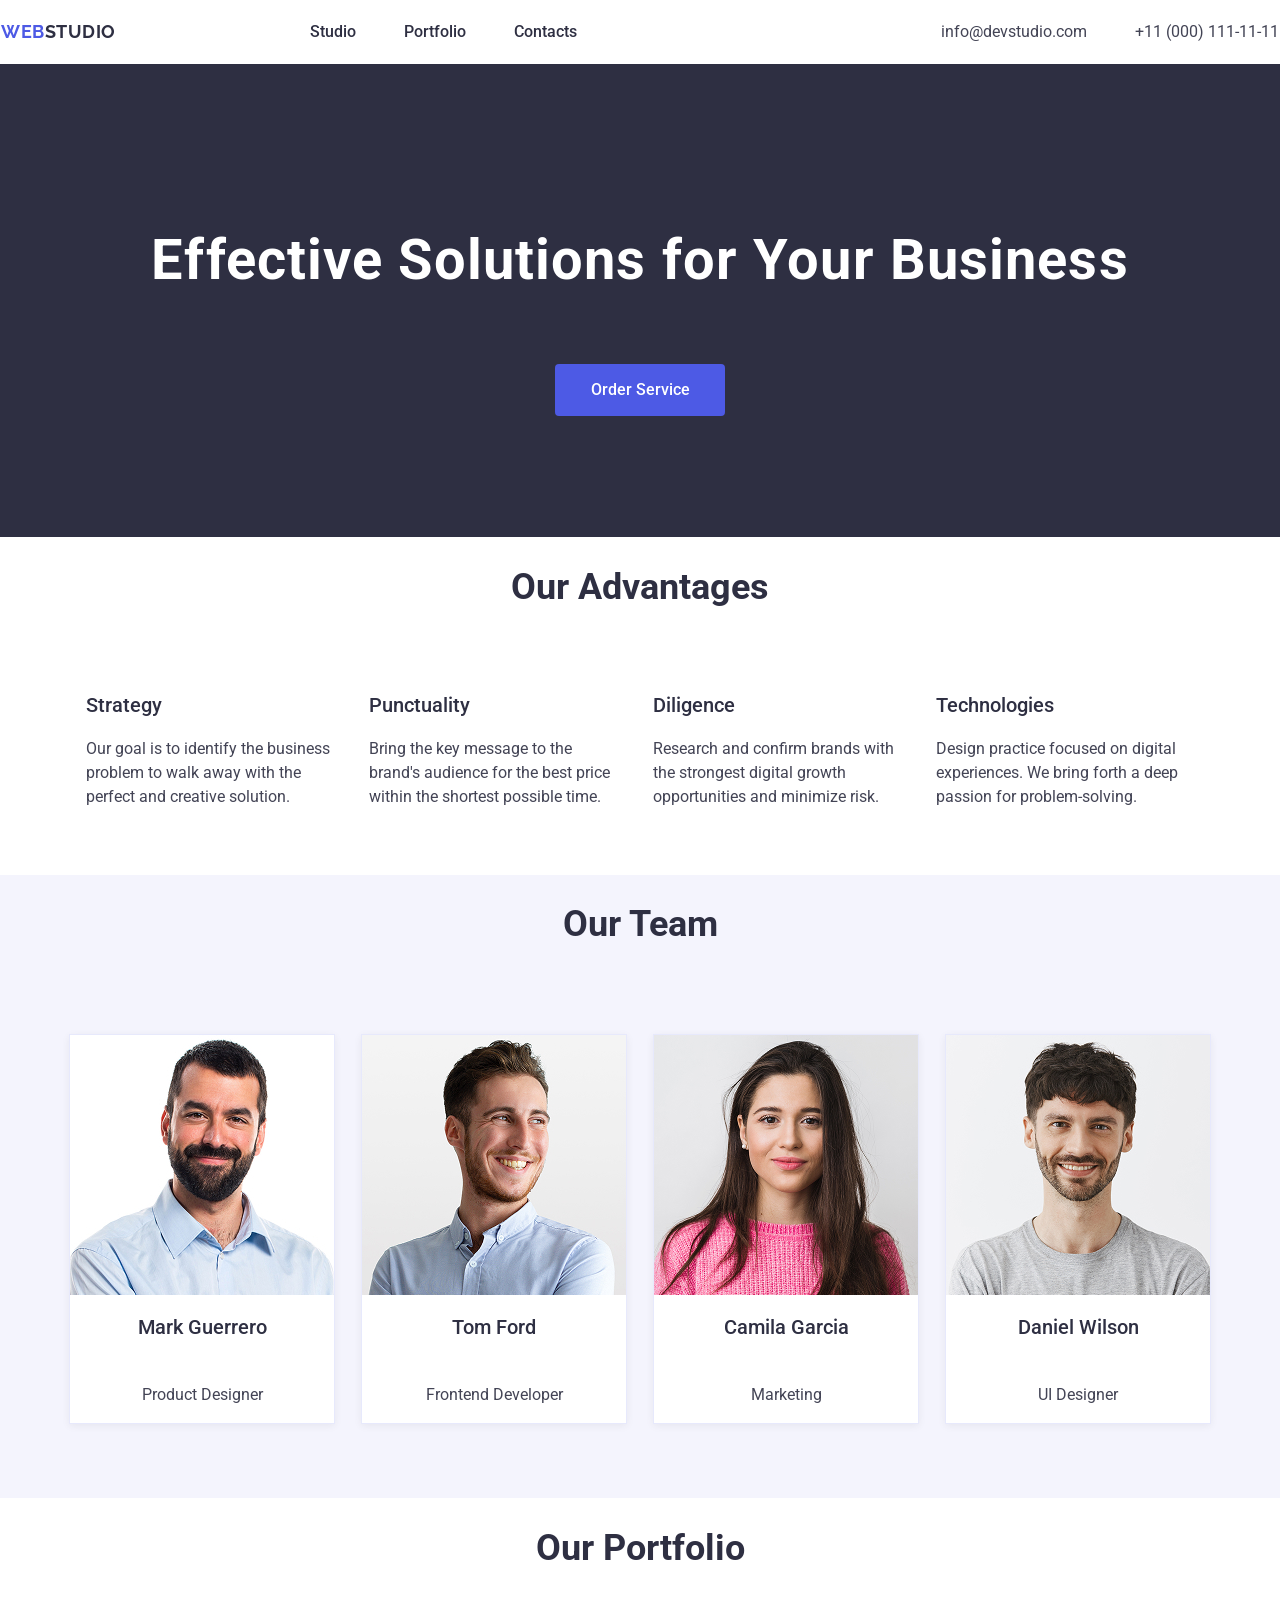
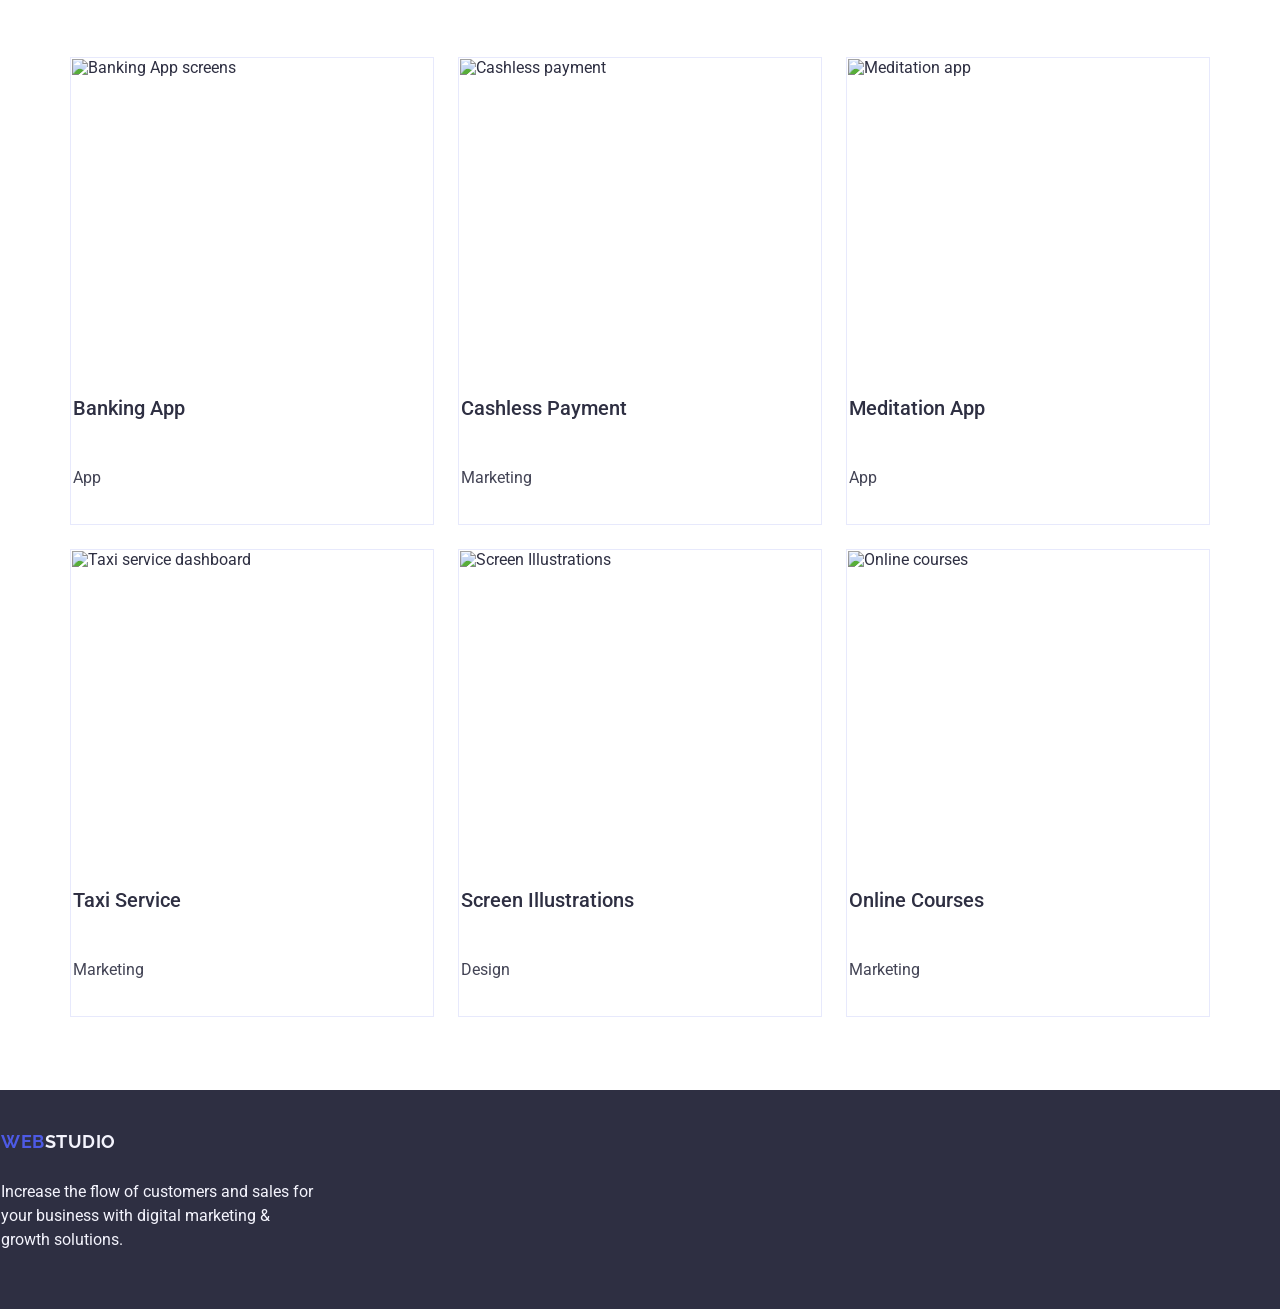
==== commit 06fe8039: "аааа" ====
--- a/goit-markup-hw-02/index.html
+++ b/goit-markup-hw-02/index.html
@@ -2,200 +2,297 @@
 <html lang="en">
   <head>
     <meta charset="utf-8" />
-    <title>WebStudio (basic layout)</title>
+    <title>WebStudio</title>
     <meta name="viewport" content="width=device-width, initial-scale=1" />
+
+    <!-- Шрифти одним лінком -->
     <link
       href="https://fonts.googleapis.com/css2?family=Raleway:wght@700&family=Roboto:wght@400;500;700&display=swap"
       rel="stylesheet"
     />
+    <!-- Нормалізація (скидає дефолтні відступи body, ми самі margin/padding не пишемо) -->
+    <link
+      rel="stylesheet"
+      href="https://cdnjs.cloudflare.com/ajax/libs/modern-normalize/3.0.1/modern-normalize.min.css"
+    />
     <link rel="stylesheet" href="style.css" />
   </head>
   <body>
-    <!-- HEADER -->
+    <!-- ================= HEADER ================= -->
     <header class="header">
-      <div class="page">
-        <a href="#" class="logo">WEB<span class="logo-accent">STUDIO</span></a>
-
-        <nav class="nav">
-          <ul class="nav-list">
-            <li><a class="nav-link" href="#">Studio</a></li>
-            <li><a class="nav-link" href="#">Portfolio</a></li>
-            <li><a class="nav-link" href="#">Contacts</a></li>
-          </ul>
-        </nav>
-
-        <div class="contacts">
-          <a class="c-link" href="mailto:info@devstudio.com">info@devstudio.com</a>
-          <a class="c-link" href="tel:+110001111111">+11 (000) 111-11-11</a>
-        </div>
-      </div>
+      <table class="w100 no-gap head-row">
+        <tr>
+          <td class="head-left" align="left" valign="middle">
+            <a href="#" class="logo">WEB<span class="logo-accent">STUDIO</span></a>
+          </td>
+          <td class="head-center" align="center" valign="middle">
+            <a class="nav-link" href="#">Studio</a>
+            <span class="sp40"></span>
+            <a class="nav-link" href="#">Portfolio</a>
+            <span class="sp40"></span>
+            <a class="nav-link" href="#contacts">Contacts</a>
+          </td>
+          <td class="head-right" align="right" valign="middle">
+            <a class="contact" href="mailto:info@devstudio.com">info@devstudio.com</a>
+            <span class="sp40"></span>
+            <a class="contact" href="tel:+110001111111">+11 (000) 111-11-11</a>
+          </td>
+        </tr>
+      </table>
     </header>
 
-    <!-- HERO -->
-    <section class="hero">
-      <div class="spacer-32"></div>
-      <h1 class="hero-title">Effective Solutions for Your Business</h1>
-      <div class="spacer-24"></div>
-      <div class="hero-btn-box">
-        <button class="btn">Order Service</button>
-      </div>
-      <div class="spacer-32"></div>
-    </section>
-
-    <!-- ADVANTAGES -->
-    <section class="advantages">
-      <div class="page">
-        <div class="spacer-24"></div>
-        <h2 class="title">Our Advantages</h2>
-        <div class="spacer-16"></div>
-
-        <ul class="card4">
-          <li class="card">
-            <h3 class="card-name">Strategy</h3>
-            <p class="card-text">
-              Our goal is to identify the business problem to walk away with the perfect and creative solution.
+    <main>
+      <!-- ================= HERO ================= -->
+      <section class="hero">
+        <table class="w100 no-gap">
+          <tr class="spacer120"><td></td></tr>
+          <tr>
+            <td align="center">
+              <h1 class="hero-title">Effective Solutions for Your Business</h1>
+            </td>
+          </tr>
+          <tr class="spacer24"><td></td></tr>
+          <tr>
+            <td align="center">
+              <button class="btn">Order Service</button>
+            </td>
+          </tr>
+          <tr class="spacer120"><td></td></tr>
+        </table>
+      </section>
+
+      <!-- ================= ADVANTAGES ================= -->
+      <section class="advantages">
+        <table class="container no-gap">
+          <tr><td align="center"><h2 class="section-title">Our Advantages</h2></td></tr>
+          <tr class="spacer32"><td></td></tr>
+          <tr>
+            <td>
+              <table class="grid4">
+                <tr valign="top">
+                  <td class="adv-cell">
+                    <h3 class="adv-title">Strategy</h3>
+                    <p class="adv-text">
+                      Our goal is to identify the business problem to walk away with the perfect and creative solution.
+                    </p>
+                  </td>
+                  <td class="adv-cell">
+                    <h3 class="adv-title">Punctuality</h3>
+                    <p class="adv-text">
+                      Bring the key message to the brand's audience for the best price within the shortest possible time.
+                    </p>
+                  </td>
+                  <td class="adv-cell">
+                    <h3 class="adv-title">Diligence</h3>
+                    <p class="adv-text">
+                      Research and confirm brands with the strongest digital growth opportunities and minimize risk.
+                    </p>
+                  </td>
+                  <td class="adv-cell">
+                    <h3 class="adv-title">Technologies</h3>
+                    <p class="adv-text">
+                      Design practice focused on digital experiences. We bring forth a deep passion for problem-solving.
+                    </p>
+                  </td>
+                </tr>
+              </table>
+            </td>
+          </tr>
+          <tr class="spacer48"><td></td></tr>
+        </table>
+      </section>
+
+      <!-- ================= TEAM ================= -->
+      <section class="team">
+  <table class="container no-gap">
+    <tr><td align="center"><h2 class="section-title">Our Team</h2></td></tr>
+    <tr class="spacer32"><td></td></tr>
+    <tr>
+      <td align="center">
+        <!-- ГОЛОВНА ТАБЛИЦЯ РЯДКА КАРТОК -->
+        <table class="team-panel" align="center" cellspacing="24">
+          <tr valign="top" align="center">
+            <!-- КАРТКА 1 -->
+            <td>
+              <table class="person" cellspacing="0" cellpadding="0">
+                <tr>
+                  <td class="photo-cell">
+                    <img class="photo" src="./images/mark.jpg" alt="Mark Guerrero" />
+                  </td>
+                </tr>
+                <tr>
+                  <td class="caption-cell" align="center">
+                    <h3 class="name">Mark Guerrero</h3>
+                    <div class="sp8"></div>
+                    <p class="role">Product Designer</p>
+                  </td>
+                </tr>
+              </table>
+            </td>
+
+            <!-- КАРТКА 2 -->
+            <td>
+              <table class="person" cellspacing="0" cellpadding="0">
+                <tr>
+                  <td class="photo-cell">
+                    <img class="photo" src="./images/tom.jpg" alt="Tom Ford" />
+                  </td>
+                </tr>
+                <tr>
+                  <td class="caption-cell" align="center">
+                    <h3 class="name">Tom Ford</h3>
+                    <div class="sp8"></div>
+                    <p class="role">Frontend Developer</p>
+                  </td>
+                </tr>
+              </table>
+            </td>
+
+            <!-- КАРТКА 3 -->
+            <td>
+              <table class="person" cellspacing="0" cellpadding="0">
+                <tr>
+                  <td class="photo-cell">
+                    <img class="photo" src="./images/camila.jpg" alt="Camila Garcia" />
+                  </td>
+                </tr>
+                <tr>
+                  <td class="caption-cell" align="center">
+                    <h3 class="name">Camila Garcia</h3>
+                    <div class="sp8"></div>
+                    <p class="role">Marketing</p>
+                  </td>
+                </tr>
+              </table>
+            </td>
+
+            <!-- КАРТКА 4 -->
+            <td>
+              <table class="person" cellspacing="0" cellpadding="0">
+                <tr>
+                  <td class="photo-cell">
+                    <img class="photo" src="./images/daniel.jpg" alt="Daniel Wilson" />
+                  </td>
+                </tr>
+                <tr>
+                  <td class="caption-cell" align="center">
+                    <h3 class="name">Daniel Wilson</h3>
+                    <div class="sp8"></div>
+                    <p class="role">UI Designer</p>
+                  </td>
+                </tr>
+              </table>
+            </td>
+          </tr>
+        </table>
+      </td>
+    </tr>
+    <tr class="spacer48"><td></td></tr>
+  </table>
+</section>
+
+
+      <!-- ================= PORTFOLIO ================= -->
+      <section class="portfolio">
+        <table class="container no-gap">
+          <tr><td align="center"><h2 class="section-title">Our Portfolio</h2></td></tr>
+          <tr class="spacer32"><td></td></tr>
+          <tr>
+            <td align="center">
+              <table class="portfolio-grid" cellspacing="24">
+                <!-- ROW 1 -->
+                <tr valign="top" align="left">
+                  <td class="tile">
+                    <img class="tile-img" src="./images/banking.jpg" alt="Banking App screens" width="360" height="300" />
+                    <table class="tile-cap no-gap" width="360">
+                      <tr class="spacer16"><td></td></tr>
+                      <tr><td align="left"><h3 class="tile-name">Banking App</h3></td></tr>
+                      <tr class="spacer8"><td></td></tr>
+                      <tr><td align="left"><p class="tile-type">App</p></td></tr>
+                      <tr class="spacer16"><td></td></tr>
+                    </table>
+                  </td>
+
+                  <td class="tile">
+                    <img class="tile-img" src="./images/cashless.jpg" alt="Cashless payment" width="360" height="300" />
+                    <table class="tile-cap no-gap" width="360">
+                      <tr class="spacer16"><td></td></tr>
+                      <tr><td align="left"><h3 class="tile-name">Cashless Payment</h3></td></tr>
+                      <tr class="spacer8"><td></td></tr>
+                      <tr><td align="left"><p class="tile-type">Marketing</p></td></tr>
+                      <tr class="spacer16"><td></td></tr>
+                    </table>
+                  </td>
+
+                  <td class="tile">
+                    <img class="tile-img" src="./images/meditation.jpg" alt="Meditation app" width="360" height="300" />
+                    <table class="tile-cap no-gap" width="360">
+                      <tr class="spacer16"><td></td></tr>
+                      <tr><td align="left"><h3 class="tile-name">Meditation App</h3></td></tr>
+                      <tr class="spacer8"><td></td></tr>
+                      <tr><td align="left"><p class="tile-type">App</p></td></tr>
+                      <tr class="spacer16"><td></td></tr>
+                    </table>
+                  </td>
+                </tr>
+                <!-- ROW 2 -->
+                <tr valign="top" align="left">
+                  <td class="tile">
+                    <img class="tile-img" src="./images/taxi.jpg" alt="Taxi service dashboard" width="360" height="300" />
+                    <table class="tile-cap no-gap" width="360">
+                      <tr class="spacer16"><td></td></tr>
+                      <tr><td align="left"><h3 class="tile-name">Taxi Service</h3></td></tr>
+                      <tr class="spacer8"><td></td></tr>
+                      <tr><td align="left"><p class="tile-type">Marketing</p></td></tr>
+                      <tr class="spacer16"><td></td></tr>
+                    </table>
+                  </td>
+
+                  <td class="tile">
+                    <img class="tile-img" src="./images/screen.jpg" alt="Screen Illustrations" width="360" height="300" />
+                    <table class="tile-cap no-gap" width="360">
+                      <tr class="spacer16"><td></td></tr>
+                      <tr><td align="left"><h3 class="tile-name">Screen Illustrations</h3></td></tr>
+                      <tr class="spacer8"><td></td></tr>
+                      <tr><td align="left"><p class="tile-type">Design</p></td></tr>
+                      <tr class="spacer16"><td></td></tr>
+                    </table>
+                  </td>
+
+                  <td class="tile">
+                    <img class="tile-img" src="./images/online.jpg" alt="Online courses" width="360" height="300" />
+                    <table class="tile-cap no-gap" width="360">
+                      <tr class="spacer16"><td></td></tr>
+                      <tr><td align="left"><h3 class="tile-name">Online Courses</h3></td></tr>
+                      <tr class="spacer8"><td></td></tr>
+                      <tr><td align="left"><p class="tile-type">Marketing</p></td></tr>
+                      <tr class="spacer16"><td></td></tr>
+                    </table>
+                  </td>
+                </tr>
+              </table>
+            </td>
+          </tr>
+          <tr class="spacer48"><td></td></tr>
+        </table>
+      </section>
+    </main>
+
+    <!-- ================= FOOTER ================= -->
+    <footer id="contacts" class="footer">
+      <table class="w100 no-gap">
+        <tr class="spacer40"><td></td></tr>
+        <tr>
+          <td align="left">
+            <a href="#" class="logo foot-logo">WEB<span class="logo-light">STUDIO</span></a>
+            <div class="sp12"></div>
+            <p class="foot-text">
+              Increase the flow of customers and sales for your business with digital marketing &amp; growth solutions.
             </p>
-          </li>
-          <li class="card">
-            <h3 class="card-name">Punctuality</h3>
-            <p class="card-text">
-              Bring the key message to the brand's audience for the best price within the shortest possible time.
-            </p>
-          </li>
-          <li class="card">
-            <h3 class="card-name">Diligence</h3>
-            <p class="card-text">
-              Research and confirm brands with the strongest digital growth opportunities and minimize risk.
-            </p>
-          </li>
-          <li class="card">
-            <h3 class="card-name">Technologies</h3>
-            <p class="card-text">
-              Design practice focused on digital experiences. We bring forth a deep passion for problem-solving.
-            </p>
-          </li>
-        </ul>
-
-        <div class="spacer-24"></div>
-      </div>
-    </section>
-
-    <!-- OUR TEAM (вирівняно через CSS-таблицю) -->
-    <section class="team">
-      <div class="page">
-        <div class="spacer-24"></div>
-        <h2 class="title">Our Team</h2>
-        <div class="spacer-16"></div>
-
-        <!-- Біла панель точної ширини, центрується як inline-table -->
-        <div class="team-table">
-          <div class="team-row">
-            <div class="person">
-              <img class="photo" src="./images/mark.jpg" alt="Mark Guerrero" width="264" height="260" />
-              <div class="person-box">
-                <h3 class="person-name">Mark Guerrero</h3>
-                <div class="spacer-8"></div>
-                <p class="person-role">Product Designer</p>
-              </div>
-            </div>
-            <div class="person">
-              <img class="photo" src="./images/tom.jpg" alt="Tom Ford" width="264" height="260" />
-              <div class="person-box">
-                <h3 class="person-name">Tom Ford</h3>
-                <div class="spacer-8"></div>
-                <p class="person-role">Frontend Developer</p>
-              </div>
-            </div>
-            <div class="person">
-              <img class="photo" src="./images/camila.jpg" alt="Camila Garcia" width="264" height="260" />
-              <div class="person-box">
-                <h3 class="person-name">Camila Garcia</h3>
-                <div class="spacer-8"></div>
-                <p class="person-role">Marketing</p>
-              </div>
-            </div>
-            <div class="person">
-              <img class="photo" src="./images/daniel.jpg" alt="Daniel Wilson" width="264" height="260" />
-              <div class="person-box">
-                <h3 class="person-name">Daniel Wilson</h3>
-                <div class="spacer-8"></div>
-                <p class="person-role">UI Designer</p>
-              </div>
-            </div>
-          </div>
-        </div>
-
-        <div class="spacer-24"></div>
-      </div>
-    </section>
-
-    <!-- PORTFOLIO -->
-    <section class="portfolio">
-      <div class="page">
-        <div class="spacer-24"></div>
-        <h2 class="title">Our Portfolio</h2>
-        <div class="spacer-16"></div>
-
-        <ul class="grid3">
-          <li class="tile">
-            <img class="tile-img" src="./images/banking.jpg" alt="Banking App" width="360" height="300" />
-            <div class="tile-box">
-              <h3 class="tile-name">Banking App</h3>
-              <p class="tile-type">App</p>
-            </div>
-          </li>
-          <li class="tile">
-            <img class="tile-img" src="./images/cashless.jpg" alt="Cashless Payment" width="360" height="300" />
-            <div class="tile-box">
-              <h3 class="tile-name">Cashless Payment</h3>
-              <p class="tile-type">Marketing</p>
-            </div>
-          </li>
-          <li class="tile">
-            <img class="tile-img" src="./images/meditation.jpg" alt="Meditation App" width="360" height="300" />
-            <div class="tile-box">
-              <h3 class="tile-name">Meditation App</h3>
-              <p class="tile-type">App</p>
-            </div>
-          </li>
-          <li class="tile">
-            <img class="tile-img" src="./images/taxi.jpg" alt="Taxi Service" width="360" height="300" />
-            <div class="tile-box">
-              <h3 class="tile-name">Taxi Service</h3>
-              <p class="tile-type">Marketing</p>
-            </div>
-          </li>
-          <li class="tile">
-            <img class="tile-img" src="./images/screen.jpg" alt="Screen Illustrations" width="360" height="300" />
-            <div class="tile-box">
-              <h3 class="tile-name">Screen Illustrations</h3>
-              <p class="tile-type">Design</p>
-            </div>
-          </li>
-          <li class="tile">
-            <img class="tile-img" src="./images/online.jpg" alt="Online Courses" width="360" height="300" />
-            <div class="tile-box">
-              <h3 class="tile-name">Online Courses</h3>
-              <p class="tile-type">Marketing</p>
-            </div>
-          </li>
-        </ul>
-
-        <div class="spacer-24"></div>
-      </div>
-    </section>
-
-    <!-- FOOTER -->
-    <footer class="footer">
-      <div class="page">
-        <div class="spacer-24"></div>
-        <a href="#" class="logo foot">WEB<span class="logo-accent light">STUDIO</span></a>
-        <div class="spacer-8"></div>
-        <p class="foot-text">
-          Increase the flow of customers and sales for your business with digital marketing & growth solutions.
-        </p>
-        <div class="spacer-24"></div>
-      </div>
+          </td>
+        </tr>
+        <tr class="spacer40"><td></td></tr>
+      </table>
     </footer>
   </body>
 </html>
--- a/goit-markup-hw-02/style.css
+++ b/goit-markup-hw-02/style.css
@@ -1,79 +1,126 @@
-/* базові */
-* { box-sizing: border-box; }
-body { font-family: "Roboto", sans-serif; color: #2e2f42; background: #fff; text-align: center; }
-ul { list-style: none; }
-a { text-decoration: none; color: #2e2f42; }
+/* базове */
+body {
+  font-family: "Roboto", sans-serif;
+  color: #2e2f42;
+  background: #ffffff;
+}
+img { display: block; }
+.w100 { width: 100%; }
+.no-gap { border-collapse: collapse; }
 
-/* wrapper без margin/padding */
-.page { display: inline-block; width: 1158px; text-align: left; }
+/* універсальні «спейсери» (замість margin/padding) */
+.sp12 { width: 1px; height: 12px; }
+.spacer8  td { height: 8px; }
+.spacer16 td { height: 16px; }
+.spacer24 td { height: 24px; }
+.spacer32 td { height: 32px; }
+.spacer40 td { height: 40px; }
+.spacer48 td { height: 48px; }
+.spacer120 td{ height:120px; }
+.sp40 { display:inline-block; width:40px; height:1px; }
 
-/* вертикальні «спейсери» без margin/padding */
-.spacer-8{display:block;height:8px}.spacer-16{display:block;height:16px}
-.spacer-24{display:block;height:24px}.spacer-32{display:block;height:32px}
+/* ================= HEADER ================= */
+.header { background:#ffffff; }
+.head-row { height: 64px; }
+.logo {
+  font-family: "Raleway", sans-serif;
+  font-weight: 700;
+  font-size: 18px;
+  line-height: 1.17;
+  letter-spacing: 0.03em;
+  text-transform: uppercase;
+  color: #4d5ae5;
+  text-decoration: none;
+}
+.logo-accent { color: #2e2f42; }
+.nav-link { color:#2e2f42; text-decoration:none; font-weight:500; }
+.nav-link:hover, .nav-link:focus { color:#404bbf; }
+.contact { color:#434455; text-decoration:none; }
+.contact:hover, .contact:focus { color:#404bbf; }
 
-/* HEADER */
-.header { background:#fff; border-bottom:1px solid #e7e9fc; }
-.logo {
-  display:inline-block; font-family:"Raleway",sans-serif; font-weight:700; font-size:18px;
-  letter-spacing:.03em; text-transform:uppercase; color:#4d5ae5; line-height:48px; height:48px; vertical-align:middle;
+/* ================= HERO ================= */
+.hero { background:#2e2f42; color:#ffffff; }
+.hero-title {
+  font-size:56px; line-height:1.07; letter-spacing:.02em; font-weight:700;
+  text-align:center;
 }
-.logo-accent{color:#2e2f42}
-.nav{display:inline-block;vertical-align:middle;width:520px}
-.nav-list li{display:inline-block}
-.nav-link{display:inline-block;line-height:48px;height:48px;font-weight:500;letter-spacing:.02em}
-.nav-link:hover{color:#404bbf}
-.contacts{display:inline-block;vertical-align:middle;width:430px;text-align:right}
-.c-link{display:inline-block;line-height:48px;height:48px;color:#434455}
-.c-link:hover{color:#404bbf}
+.btn{
+  display:inline-block; width:170px; height:52px;
+  background:#4d5ae5; color:#fff; border:0; border-radius:4px;
+  font-weight:500; cursor:pointer;
+}
+.btn:hover, .btn:focus { background:#404bbf; }
 
-/* HERO — центрування кнопки */
-.hero{background:#2e2f42;text-align:center}
-.hero-title{color:#fff;font-size:56px;font-weight:700;letter-spacing:.02em;display:inline-block;text-align:center}
-.hero-btn-box{text-align:center}
-.btn{display:inline-block;background:#4d5ae5;color:#fff;border:0;border-radius:4px;height:52px;line-height:52px;width:180px;cursor:pointer}
-.btn:hover{background:#404bbf}
+/* ================= ADVANTAGES ================= */
+.container { width:1158px; margin-left:auto; margin-right:auto; } /* центр через auto від normalize */
+.section-title { font-size:36px; line-height:1.11; font-weight:700; }
+.grid4 {
+  width:1158px;
+  border-collapse:separate;
+  border-spacing:24px 0; /* горизонтальні проміжки */
+}
+.adv-cell { width:264px; }
+.adv-title { font-size:20px; line-height:1.2; font-weight:500; }
+.adv-text  { font-size:16px; line-height:1.5; color:#434455; }
 
-/* ЗАГОЛОВКИ РОЗДІЛІВ */
-.title{text-align:center;font-size:28px;font-weight:700}
+/* ================= TEAM ================= */
+/* секція */
+.team { background:#f4f4fd; }
 
-/* ADVANTAGES (inline-block сітка) */
-.card4{text-align:center;font-size:0}
-.card{display:inline-block;width:25%;font-size:16px;vertical-align:top}
-.card-name{font-size:20px;text-align:left}
-.card-text{color:#434455;text-align:left}
+/* рядок із картками */
+.team-wrap {
+  border-collapse:separate;
+  border-spacing:24px;
+  background:#f4f4fd;
+}
 
-/* TEAM — рівно за допомогою CSS-таблиці */
-.team{background:#f4f4fd;text-align:center}
-.team-table{
-  display:inline-table;           /* центрується як текст */
-  border-spacing:24px 24px;       /* проміжки між картками */
-  background:#fff;                /* біла панель під картками */
+/* картка — одна рамка і тінь */
+.person{
+  width:264px;
+  border:1px solid #e7e9fc;
+  background:#fff;
   box-shadow:0 2px 8px rgba(0,0,0,.06);
 }
-.team-row{display:table-row}
-.person{
-  display:table-cell;             /* рівні стовпці */
-  width:264px;                    /* як у макеті */
-  vertical-align:top;
+
+/* фото — однакове поле 264×260, чіткий «розріз» унизу */
+.img-cell{
+  width:264px; height:260px;
+  border-bottom:1px solid #e7e9fc;
   background:#fff;
-  text-align:center;
 }
-.photo{display:block;width:264px;height:260px;object-fit:cover}
-.person-box{display:block;border-top:1px solid #e7e9fc}
-.person-name{font-size:18px;color:#2e2f42}
-.person-role{color:#434455}
+.team-photo{
+  display:block;
+  width:100%; height:100%;
+  object-fit:cover;        /* однакове кадрування */
+  object-position:center;  /* центр усім */
+  background:#fff;
+}
 
-/* PORTFOLIO (inline-block) */
-.grid3{text-align:center;font-size:0}
-.tile{
-  display:inline-block;width:33.3333%;font-size:16px;vertical-align:top;border:1px solid #e7e9fc;background:#fff;text-align:left
+/* підпис — однаковий фон/висота за рахунок спейсерів */
+.caption{ width:264px; background:#fff; }
+
+.name{ font-size:20px; line-height:1.2; font-weight:500; color:#2e2f42; }
+.role{ font-size:16px; line-height:1.5; color:#434455; }
+
+/* спейсери (замість margin/padding) */
+.sp8{ width:1px; height:8px; }
+.sp16{ width:1px; height:16px; }
+
+
+/* ================= PORTFOLIO ================= */
+.portfolio-grid {
+  background:#ffffff;
+  border-collapse:separate;
+  border-spacing:24px 24px;
 }
-.tile-img{display:block}
-.tile-name{font-size:18px;color:#2e2f42}
-.tile-type{color:#434455}
+.tile { width:360px; border:1px solid #e7e9fc; background:#ffffff; }
+.tile-img { width:360px; height:300px; object-fit:cover; display:block; }
+.tile-cap { width:360px; }
+.tile-name { font-size:20px; line-height:1.2; font-weight:500; color:#2e2f42; }
+.tile-type { font-size:16px; line-height:1.5; color:#434455; }
 
-/* FOOTER */
-.footer{background:#2e2f42;color:#f4f4fd}
-.logo.foot{color:#4d5ae5}
-.logo-accent.light{color:#f4f4fd}
-.foot-text{color:#f4f4fd}
+/* ================= FOOTER ================= */
+.footer { background:#2e2f42; color:#f4f4fd; }
+.foot-logo { color:#4d5ae5; text-decoration:none; font-family:"Raleway",sans-serif; font-weight:700; font-size:18px; }
+.logo-light { color:#f4f4fd; }
+.foot-text { width:320px; color:#f4f4fd; line-height:1.5; }
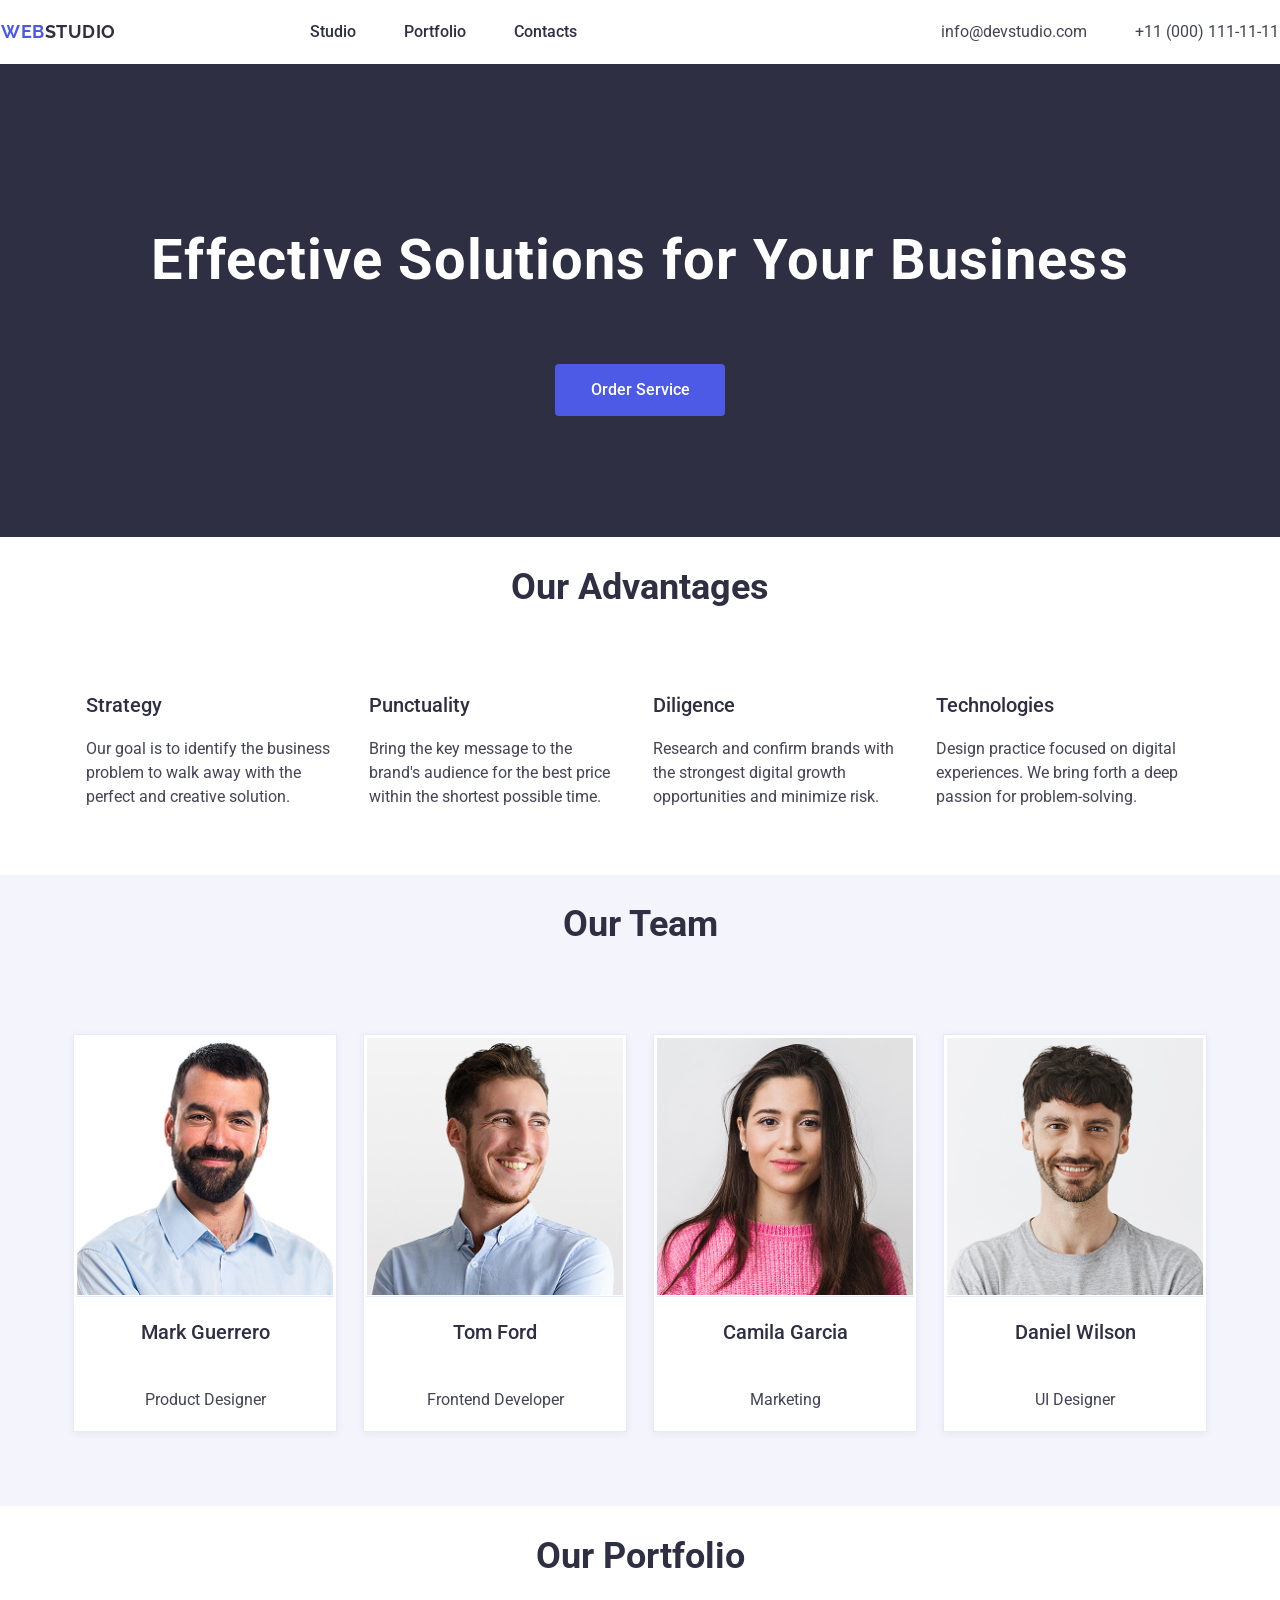
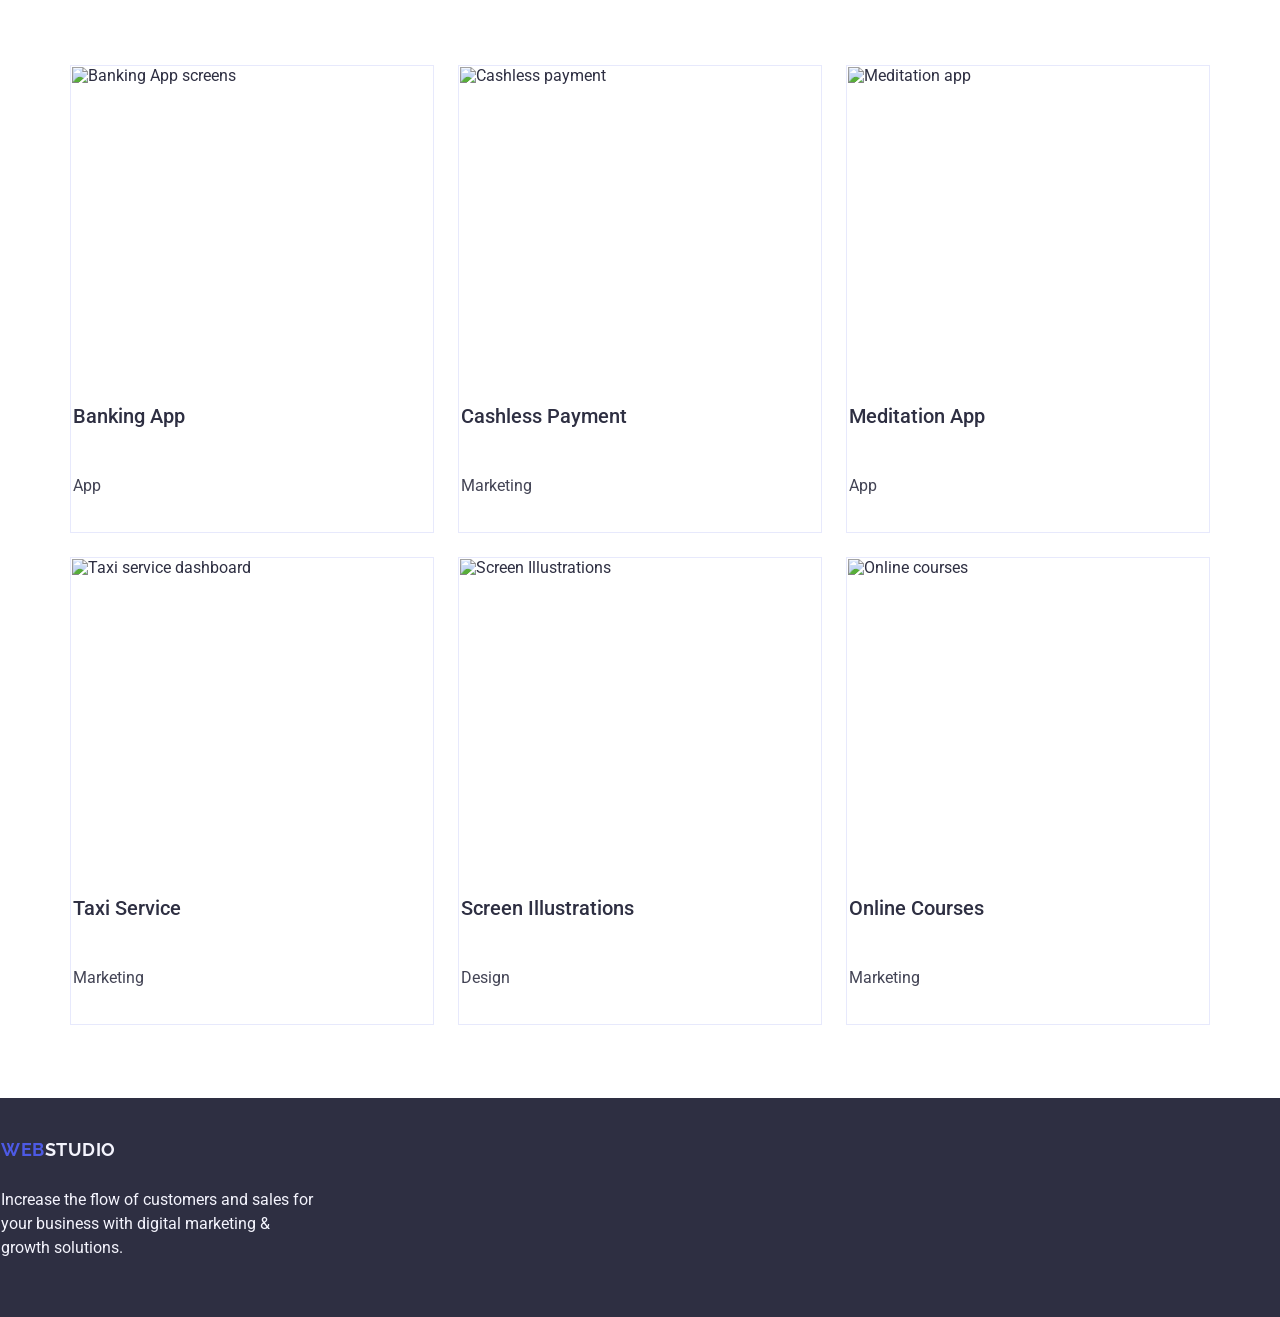
==== commit b52895ea: "вфі" ====
--- a/goit-markup-hw-02/index.html
+++ b/goit-markup-hw-02/index.html
@@ -10,7 +10,7 @@
       href="https://fonts.googleapis.com/css2?family=Raleway:wght@700&family=Roboto:wght@400;500;700&display=swap"
       rel="stylesheet"
     />
-    <!-- Нормалізація (скидає дефолтні відступи body, ми самі margin/padding не пишемо) -->
+    <!-- Нормалізація -->
     <link
       rel="stylesheet"
       href="https://cdnjs.cloudflare.com/ajax/libs/modern-normalize/3.0.1/modern-normalize.min.css"
@@ -22,17 +22,17 @@
     <header class="header">
       <table class="w100 no-gap head-row">
         <tr>
-          <td class="head-left" align="left" valign="middle">
+          <td class="head-left ta-left va-middle">
             <a href="#" class="logo">WEB<span class="logo-accent">STUDIO</span></a>
           </td>
-          <td class="head-center" align="center" valign="middle">
+          <td class="head-center ta-center va-middle">
             <a class="nav-link" href="#">Studio</a>
             <span class="sp40"></span>
             <a class="nav-link" href="#">Portfolio</a>
             <span class="sp40"></span>
             <a class="nav-link" href="#contacts">Contacts</a>
           </td>
-          <td class="head-right" align="right" valign="middle">
+          <td class="head-right ta-right va-middle">
             <a class="contact" href="mailto:info@devstudio.com">info@devstudio.com</a>
             <span class="sp40"></span>
             <a class="contact" href="tel:+110001111111">+11 (000) 111-11-11</a>
@@ -47,13 +47,13 @@
         <table class="w100 no-gap">
           <tr class="spacer120"><td></td></tr>
           <tr>
-            <td align="center">
+            <td class="ta-center">
               <h1 class="hero-title">Effective Solutions for Your Business</h1>
             </td>
           </tr>
           <tr class="spacer24"><td></td></tr>
           <tr>
-            <td align="center">
+            <td class="ta-center">
               <button class="btn">Order Service</button>
             </td>
           </tr>
@@ -64,12 +64,12 @@
       <!-- ================= ADVANTAGES ================= -->
       <section class="advantages">
         <table class="container no-gap">
-          <tr><td align="center"><h2 class="section-title">Our Advantages</h2></td></tr>
+          <tr><td class="ta-center"><h2 class="section-title">Our Advantages</h2></td></tr>
           <tr class="spacer32"><td></td></tr>
           <tr>
             <td>
-              <table class="grid4">
-                <tr valign="top">
+              <table class="grid4 gap-24x0">
+                <tr class="va-top">
                   <td class="adv-cell">
                     <h3 class="adv-title">Strategy</h3>
                     <p class="adv-text">
@@ -104,168 +104,167 @@
 
       <!-- ================= TEAM ================= -->
       <section class="team">
-  <table class="container no-gap">
-    <tr><td align="center"><h2 class="section-title">Our Team</h2></td></tr>
-    <tr class="spacer32"><td></td></tr>
-    <tr>
-      <td align="center">
-        <!-- ГОЛОВНА ТАБЛИЦЯ РЯДКА КАРТОК -->
-        <table class="team-panel" align="center" cellspacing="24">
-          <tr valign="top" align="center">
-            <!-- КАРТКА 1 -->
-            <td>
-              <table class="person" cellspacing="0" cellpadding="0">
-                <tr>
-                  <td class="photo-cell">
-                    <img class="photo" src="./images/mark.jpg" alt="Mark Guerrero" />
-                  </td>
-                </tr>
-                <tr>
-                  <td class="caption-cell" align="center">
-                    <h3 class="name">Mark Guerrero</h3>
-                    <div class="sp8"></div>
-                    <p class="role">Product Designer</p>
+        <table class="container no-gap">
+          <tr><td class="ta-center"><h2 class="section-title">Our Team</h2></td></tr>
+          <tr class="spacer32"><td></td></tr>
+          <tr>
+            <td class="ta-center">
+              <!-- ГОЛОВНА ТАБЛИЦЯ РЯДКА КАРТОК -->
+              <table class="team-panel ta-center gap-24">
+                <tr class="va-top ta-center">
+                  <!-- КАРТКА 1 -->
+                  <td>
+                    <table class="person">
+                      <tr>
+                        <td class="photo-cell">
+                          <img class="photo" src="./images/mark.jpg" alt="Mark Guerrero" />
+                        </td>
+                      </tr>
+                      <tr>
+                        <td class="caption-cell ta-center">
+                          <h3 class="name">Mark Guerrero</h3>
+                          <div class="sp8"></div>
+                          <p class="role">Product Designer</p>
+                        </td>
+                      </tr>
+                    </table>
+                  </td>
+
+                  <!-- КАРТКА 2 -->
+                  <td>
+                    <table class="person">
+                      <tr>
+                        <td class="photo-cell">
+                          <img class="photo" src="./images/tom.jpg" alt="Tom Ford" />
+                        </td>
+                      </tr>
+                      <tr>
+                        <td class="caption-cell ta-center">
+                          <h3 class="name">Tom Ford</h3>
+                          <div class="sp8"></div>
+                          <p class="role">Frontend Developer</p>
+                        </td>
+                      </tr>
+                    </table>
+                  </td>
+
+                  <!-- КАРТКА 3 -->
+                  <td>
+                    <table class="person">
+                      <tr>
+                        <td class="photo-cell">
+                          <img class="photo" src="./images/camila.jpg" alt="Camila Garcia" />
+                        </td>
+                      </tr>
+                      <tr>
+                        <td class="caption-cell ta-center">
+                          <h3 class="name">Camila Garcia</h3>
+                          <div class="sp8"></div>
+                          <p class="role">Marketing</p>
+                        </td>
+                      </tr>
+                    </table>
+                  </td>
+
+                  <!-- КАРТКА 4 -->
+                  <td>
+                    <table class="person">
+                      <tr>
+                        <td class="photo-cell">
+                          <img class="photo" src="./images/daniel.jpg" alt="Daniel Wilson" />
+                        </td>
+                      </tr>
+                      <tr>
+                        <td class="caption-cell ta-center">
+                          <h3 class="name">Daniel Wilson</h3>
+                          <div class="sp8"></div>
+                          <p class="role">UI Designer</p>
+                        </td>
+                      </tr>
+                    </table>
                   </td>
                 </tr>
               </table>
             </td>
-
-            <!-- КАРТКА 2 -->
-            <td>
-              <table class="person" cellspacing="0" cellpadding="0">
-                <tr>
-                  <td class="photo-cell">
-                    <img class="photo" src="./images/tom.jpg" alt="Tom Ford" />
-                  </td>
-                </tr>
-                <tr>
-                  <td class="caption-cell" align="center">
-                    <h3 class="name">Tom Ford</h3>
-                    <div class="sp8"></div>
-                    <p class="role">Frontend Developer</p>
-                  </td>
-                </tr>
-              </table>
-            </td>
-
-            <!-- КАРТКА 3 -->
-            <td>
-              <table class="person" cellspacing="0" cellpadding="0">
-                <tr>
-                  <td class="photo-cell">
-                    <img class="photo" src="./images/camila.jpg" alt="Camila Garcia" />
-                  </td>
-                </tr>
-                <tr>
-                  <td class="caption-cell" align="center">
-                    <h3 class="name">Camila Garcia</h3>
-                    <div class="sp8"></div>
-                    <p class="role">Marketing</p>
-                  </td>
-                </tr>
-              </table>
-            </td>
-
-            <!-- КАРТКА 4 -->
-            <td>
-              <table class="person" cellspacing="0" cellpadding="0">
-                <tr>
-                  <td class="photo-cell">
-                    <img class="photo" src="./images/daniel.jpg" alt="Daniel Wilson" />
-                  </td>
-                </tr>
-                <tr>
-                  <td class="caption-cell" align="center">
-                    <h3 class="name">Daniel Wilson</h3>
-                    <div class="sp8"></div>
-                    <p class="role">UI Designer</p>
-                  </td>
-                </tr>
-              </table>
-            </td>
-          </tr>
-        </table>
-      </td>
-    </tr>
-    <tr class="spacer48"><td></td></tr>
-  </table>
-</section>
-
+          </tr>
+          <tr class="spacer48"><td></td></tr>
+        </table>
+      </section>
 
       <!-- ================= PORTFOLIO ================= -->
       <section class="portfolio">
         <table class="container no-gap">
-          <tr><td align="center"><h2 class="section-title">Our Portfolio</h2></td></tr>
+          <tr><td class="ta-center"><h2 class="section-title">Our Portfolio</h2></td></tr>
           <tr class="spacer32"><td></td></tr>
           <tr>
-            <td align="center">
-              <table class="portfolio-grid" cellspacing="24">
+            <td class="ta-center">
+              <table class="portfolio-grid gap-24">
                 <!-- ROW 1 -->
-                <tr valign="top" align="left">
-                  <td class="tile">
-                    <img class="tile-img" src="./images/banking.jpg" alt="Banking App screens" width="360" height="300" />
-                    <table class="tile-cap no-gap" width="360">
-                      <tr class="spacer16"><td></td></tr>
-                      <tr><td align="left"><h3 class="tile-name">Banking App</h3></td></tr>
-                      <tr class="spacer8"><td></td></tr>
-                      <tr><td align="left"><p class="tile-type">App</p></td></tr>
-                      <tr class="spacer16"><td></td></tr>
-                    </table>
-                  </td>
-
-                  <td class="tile">
-                    <img class="tile-img" src="./images/cashless.jpg" alt="Cashless payment" width="360" height="300" />
-                    <table class="tile-cap no-gap" width="360">
-                      <tr class="spacer16"><td></td></tr>
-                      <tr><td align="left"><h3 class="tile-name">Cashless Payment</h3></td></tr>
-                      <tr class="spacer8"><td></td></tr>
-                      <tr><td align="left"><p class="tile-type">Marketing</p></td></tr>
-                      <tr class="spacer16"><td></td></tr>
-                    </table>
-                  </td>
-
-                  <td class="tile">
-                    <img class="tile-img" src="./images/meditation.jpg" alt="Meditation app" width="360" height="300" />
-                    <table class="tile-cap no-gap" width="360">
-                      <tr class="spacer16"><td></td></tr>
-                      <tr><td align="left"><h3 class="tile-name">Meditation App</h3></td></tr>
-                      <tr class="spacer8"><td></td></tr>
-                      <tr><td align="left"><p class="tile-type">App</p></td></tr>
+                <tr class="va-top ta-left">
+                  <td class="tile">
+                    <img class="tile-img" src="./images/banking.jpg" alt="Banking App screens" />
+                    <table class="tile-cap no-gap">
+                      <tr class="spacer16"><td></td></tr>
+                      <tr><td class="ta-left"><h3 class="tile-name">Banking App</h3></td></tr>
+                      <tr class="spacer8"><td></td></tr>
+                      <tr><td class="ta-left"><p class="tile-type">App</p></td></tr>
+                      <tr class="spacer16"><td></td></tr>
+                    </table>
+                  </td>
+
+                  <td class="tile">
+                    <img class="tile-img" src="./images/cashless.jpg" alt="Cashless payment" />
+                    <table class="tile-cap no-gap">
+                      <tr class="spacer16"><td></td></tr>
+                      <tr><td class="ta-left"><h3 class="tile-name">Cashless Payment</h3></td></tr>
+                      <tr class="spacer8"><td></td></tr>
+                      <tr><td class="ta-left"><p class="tile-type">Marketing</p></td></tr>
+                      <tr class="spacer16"><td></td></tr>
+                    </table>
+                  </td>
+
+                  <td class="tile">
+                    <img class="tile-img" src="./images/meditation.jpg" alt="Meditation app" />
+                    <table class="tile-cap no-gap">
+                      <tr class="spacer16"><td></td></tr>
+                      <tr><td class="ta-left"><h3 class="tile-name">Meditation App</h3></td></tr>
+                      <tr class="spacer8"><td></td></tr>
+                      <tr><td class="ta-left"><p class="tile-type">App</p></td></tr>
                       <tr class="spacer16"><td></td></tr>
                     </table>
                   </td>
                 </tr>
                 <!-- ROW 2 -->
-                <tr valign="top" align="left">
-                  <td class="tile">
-                    <img class="tile-img" src="./images/taxi.jpg" alt="Taxi service dashboard" width="360" height="300" />
-                    <table class="tile-cap no-gap" width="360">
-                      <tr class="spacer16"><td></td></tr>
-                      <tr><td align="left"><h3 class="tile-name">Taxi Service</h3></td></tr>
-                      <tr class="spacer8"><td></td></tr>
-                      <tr><td align="left"><p class="tile-type">Marketing</p></td></tr>
-                      <tr class="spacer16"><td></td></tr>
-                    </table>
-                  </td>
-
-                  <td class="tile">
-                    <img class="tile-img" src="./images/screen.jpg" alt="Screen Illustrations" width="360" height="300" />
-                    <table class="tile-cap no-gap" width="360">
-                      <tr class="spacer16"><td></td></tr>
-                      <tr><td align="left"><h3 class="tile-name">Screen Illustrations</h3></td></tr>
-                      <tr class="spacer8"><td></td></tr>
-                      <tr><td align="left"><p class="tile-type">Design</p></td></tr>
-                      <tr class="spacer16"><td></td></tr>
-                    </table>
-                  </td>
-
-                  <td class="tile">
-                    <img class="tile-img" src="./images/online.jpg" alt="Online courses" width="360" height="300" />
-                    <table class="tile-cap no-gap" width="360">
-                      <tr class="spacer16"><td></td></tr>
-                      <tr><td align="left"><h3 class="tile-name">Online Courses</h3></td></tr>
-                      <tr class="spacer8"><td></td></tr>
-                      <tr><td align="left"><p class="tile-type">Marketing</p></td></tr>
+                <tr class="va-top ta-left">
+                  <td class="tile">
+                    <img class="tile-img" src="./images/taxi.jpg" alt="Taxi service dashboard" />
+                    <table class="tile-cap no-gap">
+                      <tr class="spacer16"><td></td></tr>
+                      <tr><td class="ta-left"><h3 class="tile-name">Taxi Service</h3></td></tr>
+                      <tr class="spacer8"><td></td></tr>
+                      <tr><td class="ta-left"><p class="tile-type">Marketing</p></td></tr>
+                      <tr class="spacer16"><td></td></tr>
+                    </table>
+                  </td>
+
+                  <td class="tile">
+                    <img class="tile-img" src="./images/screen.jpg" alt="Screen Illustrations" />
+                    <table class="tile-cap no-gap">
+                      <tr class="spacer16"><td></td></tr>
+                      <tr><td class="ta-left"><h3 class="tile-name">Screen Illustrations</h3></td></tr>
+                      <tr class="spacer8"><td></td></tr>
+                      <tr><td class="ta-left"><p class="tile-type">Design</p></td></tr>
+                      <tr class="spacer16"><td></td></tr>
+                    </table>
+                  </td>
+
+                  <td class="tile">
+                    <img class="tile-img" src="./images/online.jpg" alt="Online courses" />
+                    <table class="tile-cap no-gap">
+                      <tr class="spacer16"><td></td></tr>
+                      <tr><td class="ta-left"><h3 class="tile-name">Online Courses</h3></td></tr>
+                      <tr class="spacer8"><td></td></tr>
+                      <tr><td class="ta-left"><p class="tile-type">Marketing</p></td></tr>
                       <tr class="spacer16"><td></td></tr>
                     </table>
                   </td>
@@ -283,7 +282,7 @@
       <table class="w100 no-gap">
         <tr class="spacer40"><td></td></tr>
         <tr>
-          <td align="left">
+          <td class="ta-left">
             <a href="#" class="logo foot-logo">WEB<span class="logo-light">STUDIO</span></a>
             <div class="sp12"></div>
             <p class="foot-text">
--- a/goit-markup-hw-02/style.css
+++ b/goit-markup-hw-02/style.css
@@ -7,6 +7,19 @@
 img { display: block; }
 .w100 { width: 100%; }
 .no-gap { border-collapse: collapse; }
+
+/* утилітарні вирівнювання */
+.ta-left   { text-align: left; }
+.ta-center { text-align: center; }
+.ta-right  { text-align: right; }
+
+.va-top    { vertical-align: top; }
+.va-middle { vertical-align: middle; }
+.va-bottom { vertical-align: bottom; }
+
+/* утилітарні проміжки для таблиць (аналог cellspacing) */
+.gap-24      { border-collapse: separate; border-spacing: 24px; }
+.gap-24x0    { border-collapse: separate; border-spacing: 24px 0; }
 
 /* універсальні «спейсери» (замість margin/padding) */
 .sp12 { width: 1px; height: 12px; }
@@ -52,27 +65,15 @@
 .btn:hover, .btn:focus { background:#404bbf; }
 
 /* ================= ADVANTAGES ================= */
-.container { width:1158px; margin-left:auto; margin-right:auto; } /* центр через auto від normalize */
+.container { width:1158px; margin-left:auto; margin-right:auto; } /* центр через auto */
 .section-title { font-size:36px; line-height:1.11; font-weight:700; }
-.grid4 {
-  width:1158px;
-  border-collapse:separate;
-  border-spacing:24px 0; /* горизонтальні проміжки */
-}
+.grid4 { width:1158px; }
 .adv-cell { width:264px; }
 .adv-title { font-size:20px; line-height:1.2; font-weight:500; }
 .adv-text  { font-size:16px; line-height:1.5; color:#434455; }
 
 /* ================= TEAM ================= */
-/* секція */
 .team { background:#f4f4fd; }
-
-/* рядок із картками */
-.team-wrap {
-  border-collapse:separate;
-  border-spacing:24px;
-  background:#f4f4fd;
-}
 
 /* картка — одна рамка і тінь */
 .person{
@@ -82,22 +83,21 @@
   box-shadow:0 2px 8px rgba(0,0,0,.06);
 }
 
-/* фото — однакове поле 264×260, чіткий «розріз» унизу */
-.img-cell{
+/* фото — поле 264×260, чіткий «розріз» унизу */
+.photo-cell{
   width:264px; height:260px;
   border-bottom:1px solid #e7e9fc;
   background:#fff;
 }
-.team-photo{
-  display:block;
+.photo{
   width:100%; height:100%;
-  object-fit:cover;        /* однакове кадрування */
-  object-position:center;  /* центр усім */
+  object-fit:cover;
+  object-position:center;
   background:#fff;
 }
 
-/* підпис — однаковий фон/висота за рахунок спейсерів */
-.caption{ width:264px; background:#fff; }
+/* підпис */
+.caption-cell{ width:264px; background:#fff; }
 
 .name{ font-size:20px; line-height:1.2; font-weight:500; color:#2e2f42; }
 .role{ font-size:16px; line-height:1.5; color:#434455; }
@@ -106,13 +106,8 @@
 .sp8{ width:1px; height:8px; }
 .sp16{ width:1px; height:16px; }
 
-
 /* ================= PORTFOLIO ================= */
-.portfolio-grid {
-  background:#ffffff;
-  border-collapse:separate;
-  border-spacing:24px 24px;
-}
+.portfolio-grid { background:#ffffff; }
 .tile { width:360px; border:1px solid #e7e9fc; background:#ffffff; }
 .tile-img { width:360px; height:300px; object-fit:cover; display:block; }
 .tile-cap { width:360px; }
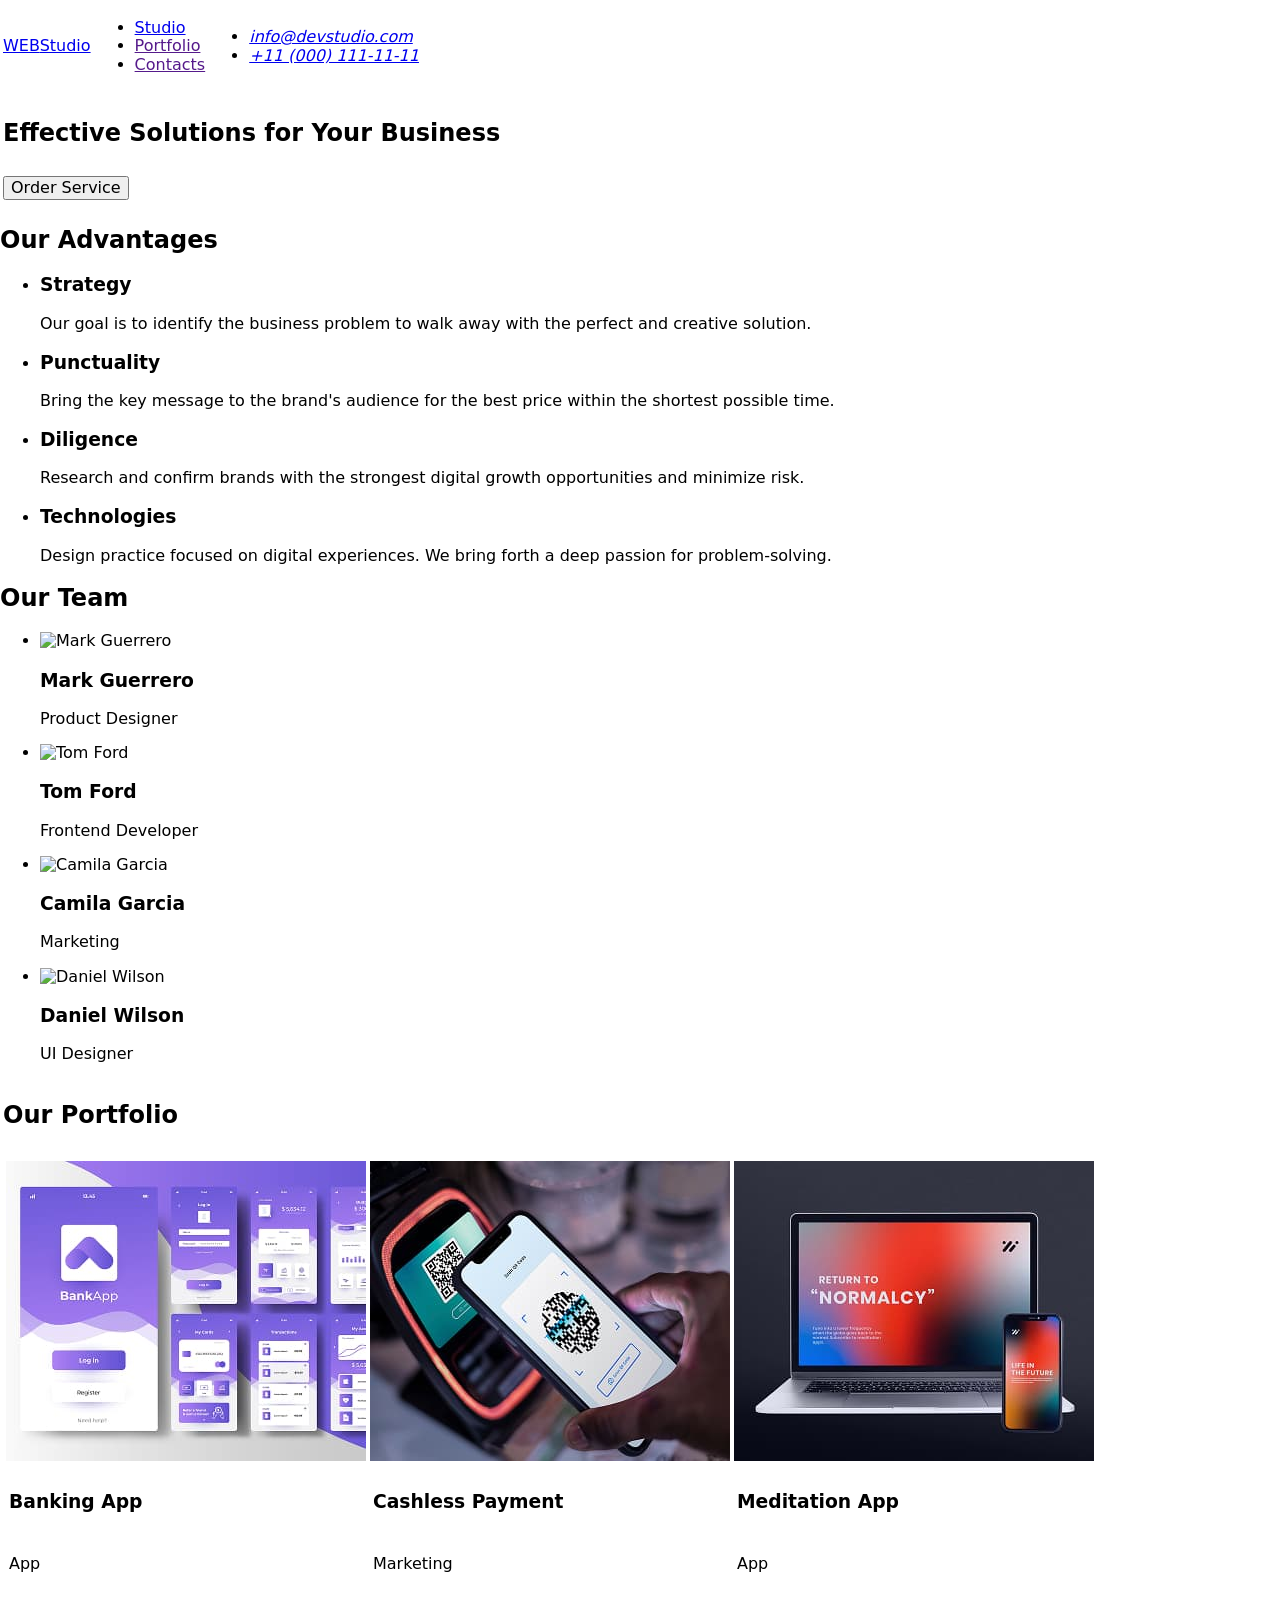
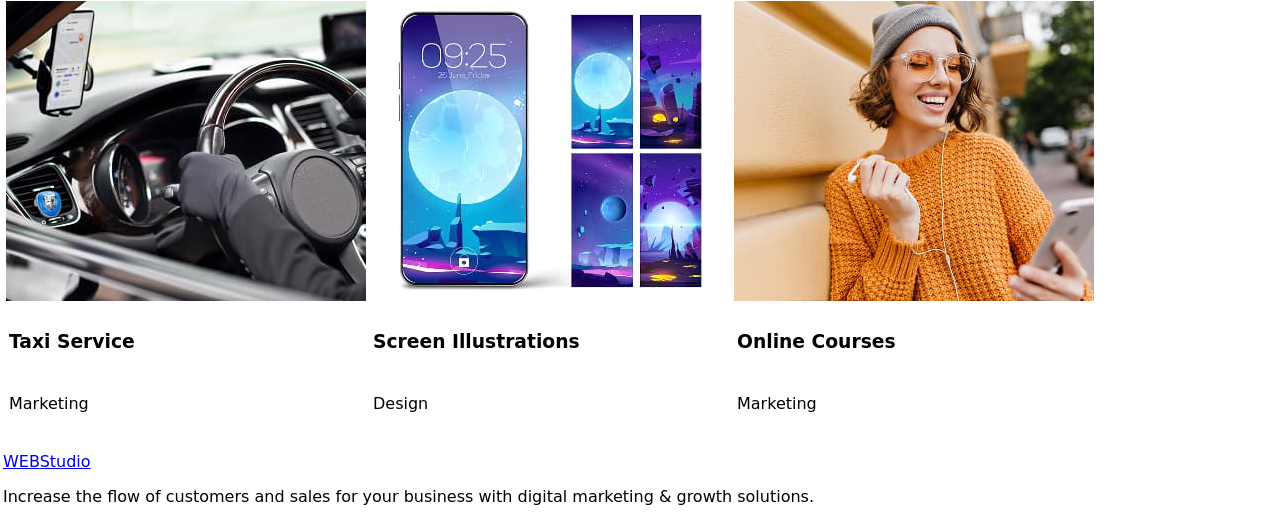
==== commit b3ab49c1: "фіфі" ====
--- a/goit-markup-hw-02/index.html
+++ b/goit-markup-hw-02/index.html
@@ -5,44 +5,74 @@
     <title>WebStudio</title>
     <meta name="viewport" content="width=device-width, initial-scale=1" />
 
-    <!-- Шрифти одним лінком -->
+    <!-- Google Fonts -->
+    <link rel="preconnect" href="https://fonts.googleapis.com" />
+    <link rel="preconnect" href="https://fonts.gstatic.com" crossorigin />
     <link
       href="https://fonts.googleapis.com/css2?family=Raleway:wght@700&family=Roboto:wght@400;500;700&display=swap"
       rel="stylesheet"
     />
-    <!-- Нормалізація -->
+
+    <!-- Modern Normalize -->
     <link
       rel="stylesheet"
       href="https://cdnjs.cloudflare.com/ajax/libs/modern-normalize/3.0.1/modern-normalize.min.css"
     />
-    <link rel="stylesheet" href="style.css" />
+
+    <!-- ОКРЕМИЙ файл стилів -->
+    <link rel="stylesheet" href="css/style.css" />
   </head>
   <body>
-    <!-- ================= HEADER ================= -->
     <header class="header">
       <table class="w100 no-gap head-row">
         <tr>
+          <!-- ЛОГОТИП -->
           <td class="head-left ta-left va-middle">
-            <a href="#" class="logo">WEB<span class="logo-accent">STUDIO</span></a>
-          </td>
+            <a class="logo" href="./index.html">
+              WEB<span class="logo-accent">Studio</span>
+            </a>
+          </td>
+
+          <!-- NAV як список -->
           <td class="head-center ta-center va-middle">
-            <a class="nav-link" href="#">Studio</a>
-            <span class="sp40"></span>
-            <a class="nav-link" href="#">Portfolio</a>
-            <span class="sp40"></span>
-            <a class="nav-link" href="#contacts">Contacts</a>
-          </td>
+            <nav class="main-nav">
+              <ul class="menu">
+                <li class="menu-item">
+                  <a class="nav-link" href="./index.html">Studio</a>
+                </li>
+                <li class="menu-item">
+                  <a class="nav-link" href="">Portfolio</a>
+                </li>
+                <li class="menu-item">
+                  <a class="nav-link" href="">Contacts</a>
+                </li>
+              </ul>
+            </nav>
+          </td>
+
+          <!-- ADDRESS зі списком контактів -->
           <td class="head-right ta-right va-middle">
-            <a class="contact" href="mailto:info@devstudio.com">info@devstudio.com</a>
-            <span class="sp40"></span>
-            <a class="contact" href="tel:+110001111111">+11 (000) 111-11-11</a>
+            <address class="contacts">
+              <ul class="contact-list">
+                <li class="contact-item">
+                  <a class="contact-link" href="mailto:info@devstudio.com">
+                    info@devstudio.com
+                  </a>
+                </li>
+                <li class="contact-item">
+                  <a class="contact-link" href="tel:+110001111111">
+                    +11 (000) 111-11-11
+                  </a>
+                </li>
+              </ul>
+            </address>
           </td>
         </tr>
       </table>
     </header>
 
     <main>
-      <!-- ================= HERO ================= -->
+      <!-- HERO -->
       <section class="hero">
         <table class="w100 no-gap">
           <tr class="spacer120"><td></td></tr>
@@ -61,137 +91,78 @@
         </table>
       </section>
 
-      <!-- ================= ADVANTAGES ================= -->
+      <!-- ADVANTAGES -->
       <section class="advantages">
-        <table class="container no-gap">
-          <tr><td class="ta-center"><h2 class="section-title">Our Advantages</h2></td></tr>
-          <tr class="spacer32"><td></td></tr>
-          <tr>
-            <td>
-              <table class="grid4 gap-24x0">
-                <tr class="va-top">
-                  <td class="adv-cell">
-                    <h3 class="adv-title">Strategy</h3>
-                    <p class="adv-text">
-                      Our goal is to identify the business problem to walk away with the perfect and creative solution.
-                    </p>
-                  </td>
-                  <td class="adv-cell">
-                    <h3 class="adv-title">Punctuality</h3>
-                    <p class="adv-text">
-                      Bring the key message to the brand's audience for the best price within the shortest possible time.
-                    </p>
-                  </td>
-                  <td class="adv-cell">
-                    <h3 class="adv-title">Diligence</h3>
-                    <p class="adv-text">
-                      Research and confirm brands with the strongest digital growth opportunities and minimize risk.
-                    </p>
-                  </td>
-                  <td class="adv-cell">
-                    <h3 class="adv-title">Technologies</h3>
-                    <p class="adv-text">
-                      Design practice focused on digital experiences. We bring forth a deep passion for problem-solving.
-                    </p>
-                  </td>
-                </tr>
-              </table>
-            </td>
-          </tr>
-          <tr class="spacer48"><td></td></tr>
-        </table>
-      </section>
-
-      <!-- ================= TEAM ================= -->
+        <div class="container">
+          <h2 class="section-title ta-center">Our Advantages</h2>
+          <ul class="features">
+            <li class="feature-item">
+              <h3 class="feature-title">Strategy</h3>
+              <p class="feature-text">
+                Our goal is to identify the business problem to walk away with the perfect and creative solution.
+              </p>
+            </li>
+            <li class="feature-item">
+              <h3 class="feature-title">Punctuality</h3>
+              <p class="feature-text">
+                Bring the key message to the brand's audience for the best price within the shortest possible time.
+              </p>
+            </li>
+            <li class="feature-item">
+              <h3 class="feature-title">Diligence</h3>
+              <p class="feature-text">
+                Research and confirm brands with the strongest digital growth opportunities and minimize risk.
+              </p>
+            </li>
+            <li class="feature-item">
+              <h3 class="feature-title">Technologies</h3>
+              <p class="feature-text">
+                Design practice focused on digital experiences. We bring forth a deep passion for problem-solving.
+              </p>
+            </li>
+          </ul>
+        </div>
+      </section>
+
+      <!-- TEAM (Секція №3) -->
       <section class="team">
-        <table class="container no-gap">
-          <tr><td class="ta-center"><h2 class="section-title">Our Team</h2></td></tr>
-          <tr class="spacer32"><td></td></tr>
-          <tr>
-            <td class="ta-center">
-              <!-- ГОЛОВНА ТАБЛИЦЯ РЯДКА КАРТОК -->
-              <table class="team-panel ta-center gap-24">
-                <tr class="va-top ta-center">
-                  <!-- КАРТКА 1 -->
-                  <td>
-                    <table class="person">
-                      <tr>
-                        <td class="photo-cell">
-                          <img class="photo" src="./images/mark.jpg" alt="Mark Guerrero" />
-                        </td>
-                      </tr>
-                      <tr>
-                        <td class="caption-cell ta-center">
-                          <h3 class="name">Mark Guerrero</h3>
-                          <div class="sp8"></div>
-                          <p class="role">Product Designer</p>
-                        </td>
-                      </tr>
-                    </table>
-                  </td>
-
-                  <!-- КАРТКА 2 -->
-                  <td>
-                    <table class="person">
-                      <tr>
-                        <td class="photo-cell">
-                          <img class="photo" src="./images/tom.jpg" alt="Tom Ford" />
-                        </td>
-                      </tr>
-                      <tr>
-                        <td class="caption-cell ta-center">
-                          <h3 class="name">Tom Ford</h3>
-                          <div class="sp8"></div>
-                          <p class="role">Frontend Developer</p>
-                        </td>
-                      </tr>
-                    </table>
-                  </td>
-
-                  <!-- КАРТКА 3 -->
-                  <td>
-                    <table class="person">
-                      <tr>
-                        <td class="photo-cell">
-                          <img class="photo" src="./images/camila.jpg" alt="Camila Garcia" />
-                        </td>
-                      </tr>
-                      <tr>
-                        <td class="caption-cell ta-center">
-                          <h3 class="name">Camila Garcia</h3>
-                          <div class="sp8"></div>
-                          <p class="role">Marketing</p>
-                        </td>
-                      </tr>
-                    </table>
-                  </td>
-
-                  <!-- КАРТКА 4 -->
-                  <td>
-                    <table class="person">
-                      <tr>
-                        <td class="photo-cell">
-                          <img class="photo" src="./images/daniel.jpg" alt="Daniel Wilson" />
-                        </td>
-                      </tr>
-                      <tr>
-                        <td class="caption-cell ta-center">
-                          <h3 class="name">Daniel Wilson</h3>
-                          <div class="sp8"></div>
-                          <p class="role">UI Designer</p>
-                        </td>
-                      </tr>
-                    </table>
-                  </td>
-                </tr>
-              </table>
-            </td>
-          </tr>
-          <tr class="spacer48"><td></td></tr>
-        </table>
-      </section>
-
-      <!-- ================= PORTFOLIO ================= -->
+        <div class="container">
+          <h2 class="section-title team-title ta-center">Our Team</h2>
+          <!-- список UL з елементами LI -->
+          <ul class="team-list">
+            <li class="team-item">
+              <img class="team-photo" src="./images/mark.jpg" alt="Mark Guerrero" />
+              <div class="team-caption">
+                <h3 class="team-name">Mark Guerrero</h3>
+                <p class="team-role">Product Designer</p>
+              </div>
+            </li>
+            <li class="team-item">
+              <img class="team-photo" src="./images/tom.jpg" alt="Tom Ford" />
+              <div class="team-caption">
+                <h3 class="team-name">Tom Ford</h3>
+                <p class="team-role">Frontend Developer</p>
+              </div>
+            </li>
+            <li class="team-item">
+              <img class="team-photo" src="./images/camila.jpg" alt="Camila Garcia" />
+              <div class="team-caption">
+                <h3 class="team-name">Camila Garcia</h3>
+                <p class="team-role">Marketing</p>
+              </div>
+            </li>
+            <li class="team-item">
+              <img class="team-photo" src="./images/daniel.jpg" alt="Daniel Wilson" />
+              <div class="team-caption">
+                <h3 class="team-name">Daniel Wilson</h3>
+                <p class="team-role">UI Designer</p>
+              </div>
+            </li>
+          </ul>
+        </div>
+      </section>
+
+      <!-- PORTFOLIO -->
       <section class="portfolio">
         <table class="container no-gap">
           <tr><td class="ta-center"><h2 class="section-title">Our Portfolio</h2></td></tr>
@@ -199,7 +170,6 @@
           <tr>
             <td class="ta-center">
               <table class="portfolio-grid gap-24">
-                <!-- ROW 1 -->
                 <tr class="va-top ta-left">
                   <td class="tile">
                     <img class="tile-img" src="./images/banking.jpg" alt="Banking App screens" />
@@ -234,7 +204,7 @@
                     </table>
                   </td>
                 </tr>
-                <!-- ROW 2 -->
+
                 <tr class="va-top ta-left">
                   <td class="tile">
                     <img class="tile-img" src="./images/taxi.jpg" alt="Taxi service dashboard" />
@@ -277,13 +247,12 @@
       </section>
     </main>
 
-    <!-- ================= FOOTER ================= -->
     <footer id="contacts" class="footer">
       <table class="w100 no-gap">
         <tr class="spacer40"><td></td></tr>
         <tr>
           <td class="ta-left">
-            <a href="#" class="logo foot-logo">WEB<span class="logo-light">STUDIO</span></a>
+            <a href="./index.html" class="logo foot-logo">WEB<span class="logo-light">Studio</span></a>
             <div class="sp12"></div>
             <p class="foot-text">
               Increase the flow of customers and sales for your business with digital marketing &amp; growth solutions.
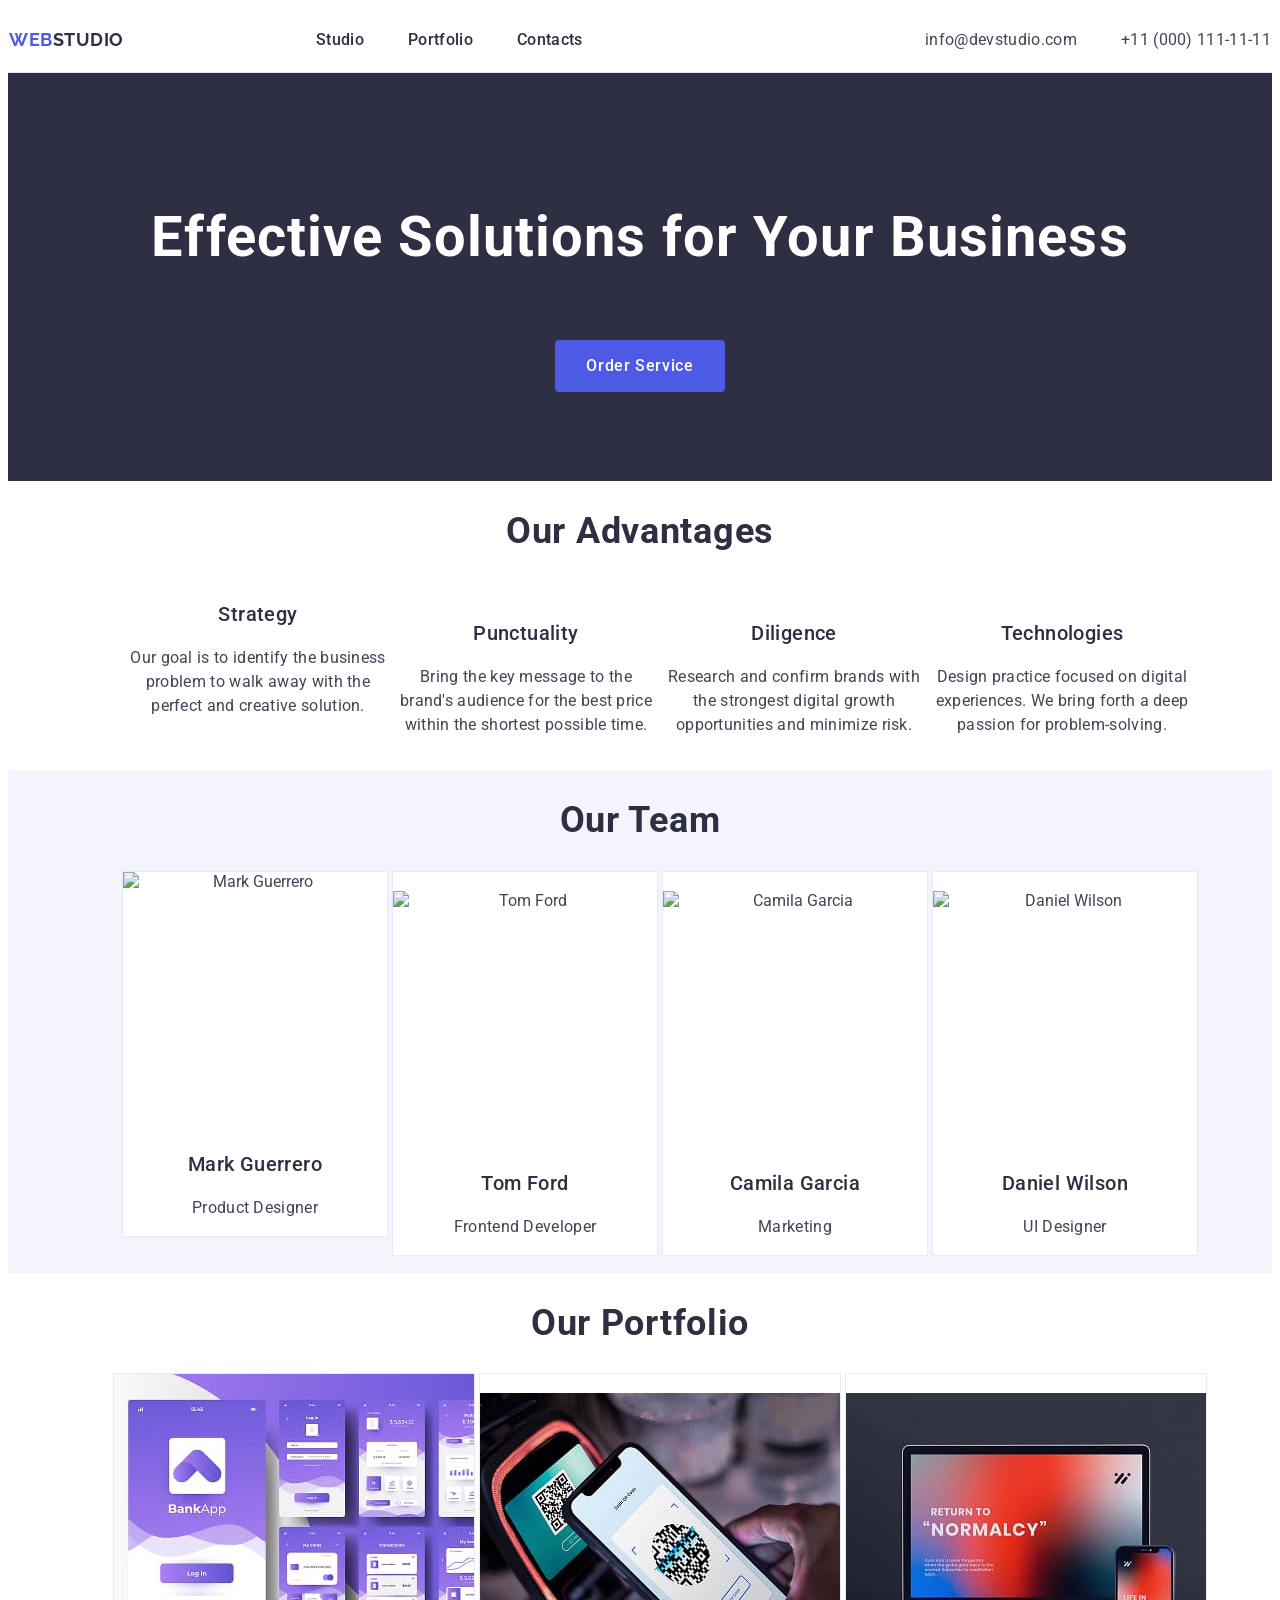
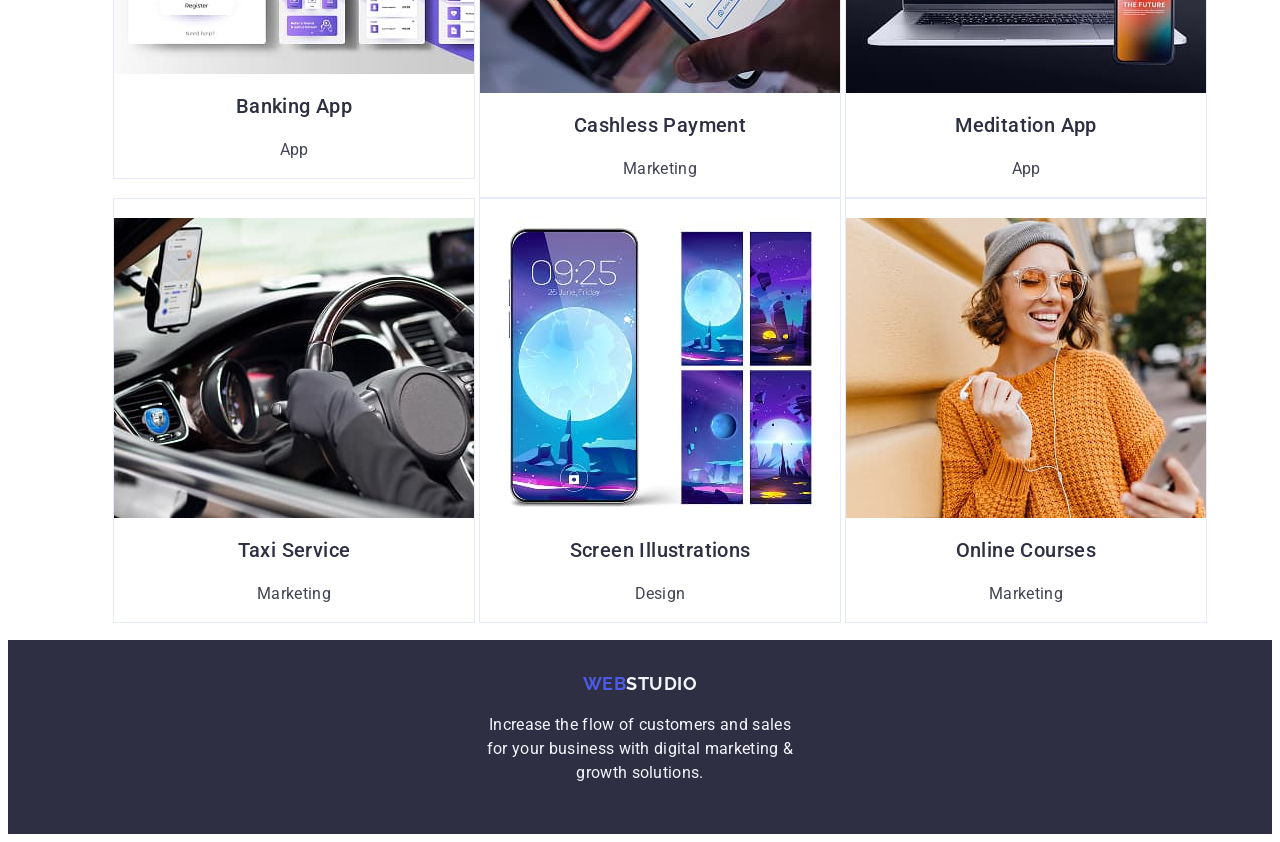
==== commit cf11b6b4: "іі" ====
--- a/goit-markup-hw-02/index.html
+++ b/goit-markup-hw-02/index.html
@@ -1,266 +1,178 @@
-<!DOCTYPE html>
-<html lang="en">
-  <head>
-    <meta charset="utf-8" />
-    <title>WebStudio</title>
-    <meta name="viewport" content="width=device-width, initial-scale=1" />
-
-    <!-- Google Fonts -->
-    <link rel="preconnect" href="https://fonts.googleapis.com" />
-    <link rel="preconnect" href="https://fonts.gstatic.com" crossorigin />
-    <link
-      href="https://fonts.googleapis.com/css2?family=Raleway:wght@700&family=Roboto:wght@400;500;700&display=swap"
-      rel="stylesheet"
-    />
-
-    <!-- Modern Normalize -->
-    <link
-      rel="stylesheet"
-      href="https://cdnjs.cloudflare.com/ajax/libs/modern-normalize/3.0.1/modern-normalize.min.css"
-    />
-
-    <!-- ОКРЕМИЙ файл стилів -->
-    <link rel="stylesheet" href="css/style.css" />
-  </head>
-  <body>
-    <header class="header">
-      <table class="w100 no-gap head-row">
-        <tr>
-          <!-- ЛОГОТИП -->
-          <td class="head-left ta-left va-middle">
-            <a class="logo" href="./index.html">
-              WEB<span class="logo-accent">Studio</span>
-            </a>
-          </td>
-
-          <!-- NAV як список -->
-          <td class="head-center ta-center va-middle">
-            <nav class="main-nav">
-              <ul class="menu">
-                <li class="menu-item">
-                  <a class="nav-link" href="./index.html">Studio</a>
-                </li>
-                <li class="menu-item">
-                  <a class="nav-link" href="">Portfolio</a>
-                </li>
-                <li class="menu-item">
-                  <a class="nav-link" href="">Contacts</a>
-                </li>
-              </ul>
-            </nav>
-          </td>
-
-          <!-- ADDRESS зі списком контактів -->
-          <td class="head-right ta-right va-middle">
-            <address class="contacts">
-              <ul class="contact-list">
-                <li class="contact-item">
-                  <a class="contact-link" href="mailto:info@devstudio.com">
-                    info@devstudio.com
-                  </a>
-                </li>
-                <li class="contact-item">
-                  <a class="contact-link" href="tel:+110001111111">
-                    +11 (000) 111-11-11
-                  </a>
-                </li>
-              </ul>
-            </address>
-          </td>
-        </tr>
-      </table>
-    </header>
-
-    <main>
-      <!-- HERO -->
-      <section class="hero">
-        <table class="w100 no-gap">
-          <tr class="spacer120"><td></td></tr>
-          <tr>
-            <td class="ta-center">
-              <h1 class="hero-title">Effective Solutions for Your Business</h1>
-            </td>
-          </tr>
-          <tr class="spacer24"><td></td></tr>
-          <tr>
-            <td class="ta-center">
-              <button class="btn">Order Service</button>
-            </td>
-          </tr>
-          <tr class="spacer120"><td></td></tr>
-        </table>
-      </section>
-
-      <!-- ADVANTAGES -->
-      <section class="advantages">
-        <div class="container">
-          <h2 class="section-title ta-center">Our Advantages</h2>
-          <ul class="features">
-            <li class="feature-item">
-              <h3 class="feature-title">Strategy</h3>
-              <p class="feature-text">
-                Our goal is to identify the business problem to walk away with the perfect and creative solution.
-              </p>
-            </li>
-            <li class="feature-item">
-              <h3 class="feature-title">Punctuality</h3>
-              <p class="feature-text">
-                Bring the key message to the brand's audience for the best price within the shortest possible time.
-              </p>
-            </li>
-            <li class="feature-item">
-              <h3 class="feature-title">Diligence</h3>
-              <p class="feature-text">
-                Research and confirm brands with the strongest digital growth opportunities and minimize risk.
-              </p>
-            </li>
-            <li class="feature-item">
-              <h3 class="feature-title">Technologies</h3>
-              <p class="feature-text">
-                Design practice focused on digital experiences. We bring forth a deep passion for problem-solving.
-              </p>
-            </li>
-          </ul>
-        </div>
-      </section>
-
-      <!-- TEAM (Секція №3) -->
-      <section class="team">
-        <div class="container">
-          <h2 class="section-title team-title ta-center">Our Team</h2>
-          <!-- список UL з елементами LI -->
-          <ul class="team-list">
-            <li class="team-item">
-              <img class="team-photo" src="./images/mark.jpg" alt="Mark Guerrero" />
-              <div class="team-caption">
-                <h3 class="team-name">Mark Guerrero</h3>
-                <p class="team-role">Product Designer</p>
-              </div>
-            </li>
-            <li class="team-item">
-              <img class="team-photo" src="./images/tom.jpg" alt="Tom Ford" />
-              <div class="team-caption">
-                <h3 class="team-name">Tom Ford</h3>
-                <p class="team-role">Frontend Developer</p>
-              </div>
-            </li>
-            <li class="team-item">
-              <img class="team-photo" src="./images/camila.jpg" alt="Camila Garcia" />
-              <div class="team-caption">
-                <h3 class="team-name">Camila Garcia</h3>
-                <p class="team-role">Marketing</p>
-              </div>
-            </li>
-            <li class="team-item">
-              <img class="team-photo" src="./images/daniel.jpg" alt="Daniel Wilson" />
-              <div class="team-caption">
-                <h3 class="team-name">Daniel Wilson</h3>
-                <p class="team-role">UI Designer</p>
-              </div>
-            </li>
-          </ul>
-        </div>
-      </section>
-
-      <!-- PORTFOLIO -->
-      <section class="portfolio">
-        <table class="container no-gap">
-          <tr><td class="ta-center"><h2 class="section-title">Our Portfolio</h2></td></tr>
-          <tr class="spacer32"><td></td></tr>
-          <tr>
-            <td class="ta-center">
-              <table class="portfolio-grid gap-24">
-                <tr class="va-top ta-left">
-                  <td class="tile">
-                    <img class="tile-img" src="./images/banking.jpg" alt="Banking App screens" />
-                    <table class="tile-cap no-gap">
-                      <tr class="spacer16"><td></td></tr>
-                      <tr><td class="ta-left"><h3 class="tile-name">Banking App</h3></td></tr>
-                      <tr class="spacer8"><td></td></tr>
-                      <tr><td class="ta-left"><p class="tile-type">App</p></td></tr>
-                      <tr class="spacer16"><td></td></tr>
-                    </table>
-                  </td>
-
-                  <td class="tile">
-                    <img class="tile-img" src="./images/cashless.jpg" alt="Cashless payment" />
-                    <table class="tile-cap no-gap">
-                      <tr class="spacer16"><td></td></tr>
-                      <tr><td class="ta-left"><h3 class="tile-name">Cashless Payment</h3></td></tr>
-                      <tr class="spacer8"><td></td></tr>
-                      <tr><td class="ta-left"><p class="tile-type">Marketing</p></td></tr>
-                      <tr class="spacer16"><td></td></tr>
-                    </table>
-                  </td>
-
-                  <td class="tile">
-                    <img class="tile-img" src="./images/meditation.jpg" alt="Meditation app" />
-                    <table class="tile-cap no-gap">
-                      <tr class="spacer16"><td></td></tr>
-                      <tr><td class="ta-left"><h3 class="tile-name">Meditation App</h3></td></tr>
-                      <tr class="spacer8"><td></td></tr>
-                      <tr><td class="ta-left"><p class="tile-type">App</p></td></tr>
-                      <tr class="spacer16"><td></td></tr>
-                    </table>
-                  </td>
-                </tr>
-
-                <tr class="va-top ta-left">
-                  <td class="tile">
-                    <img class="tile-img" src="./images/taxi.jpg" alt="Taxi service dashboard" />
-                    <table class="tile-cap no-gap">
-                      <tr class="spacer16"><td></td></tr>
-                      <tr><td class="ta-left"><h3 class="tile-name">Taxi Service</h3></td></tr>
-                      <tr class="spacer8"><td></td></tr>
-                      <tr><td class="ta-left"><p class="tile-type">Marketing</p></td></tr>
-                      <tr class="spacer16"><td></td></tr>
-                    </table>
-                  </td>
-
-                  <td class="tile">
-                    <img class="tile-img" src="./images/screen.jpg" alt="Screen Illustrations" />
-                    <table class="tile-cap no-gap">
-                      <tr class="spacer16"><td></td></tr>
-                      <tr><td class="ta-left"><h3 class="tile-name">Screen Illustrations</h3></td></tr>
-                      <tr class="spacer8"><td></td></tr>
-                      <tr><td class="ta-left"><p class="tile-type">Design</p></td></tr>
-                      <tr class="spacer16"><td></td></tr>
-                    </table>
-                  </td>
-
-                  <td class="tile">
-                    <img class="tile-img" src="./images/online.jpg" alt="Online courses" />
-                    <table class="tile-cap no-gap">
-                      <tr class="spacer16"><td></td></tr>
-                      <tr><td class="ta-left"><h3 class="tile-name">Online Courses</h3></td></tr>
-                      <tr class="spacer8"><td></td></tr>
-                      <tr><td class="ta-left"><p class="tile-type">Marketing</p></td></tr>
-                      <tr class="spacer16"><td></td></tr>
-                    </table>
-                  </td>
-                </tr>
-              </table>
-            </td>
-          </tr>
-          <tr class="spacer48"><td></td></tr>
-        </table>
-      </section>
-    </main>
-
-    <footer id="contacts" class="footer">
-      <table class="w100 no-gap">
-        <tr class="spacer40"><td></td></tr>
-        <tr>
-          <td class="ta-left">
-            <a href="./index.html" class="logo foot-logo">WEB<span class="logo-light">Studio</span></a>
-            <div class="sp12"></div>
-            <p class="foot-text">
-              Increase the flow of customers and sales for your business with digital marketing &amp; growth solutions.
-            </p>
-          </td>
-        </tr>
-        <tr class="spacer40"><td></td></tr>
-      </table>
-    </footer>
-  </body>
-</html>
+<!DOCTYPE html>
+<html lang="en">
+  <head>
+    <meta charset="UTF-8" />
+    <title>WebStudio</title>
+    <meta name="viewport" content="width=device-width, initial-scale=1.0" />
+
+    
+    <link rel="preconnect" href="https://fonts.googleapis.com" />
+    <link rel="preconnect" href="https://fonts.gstatic.com" crossorigin />
+    <link href="https://fonts.googleapis.com/css2?family=Raleway:wght@700&family=Roboto:wght@400;500;700&display=swap" rel="stylesheet" />
+
+    
+    <link rel="stylesheet" href="./style.css" />
+  </head>
+  <body>
+    
+    <header class="header">
+      <table class="full head">
+        <tr style="height:64px">
+          <td class="ta-left">
+            <a href="./index.html" class="logo">WEB<span class="logo-accent">Studio</span></a>
+          </td>
+          <td class="ta-center">
+            
+            <nav class="nav">
+              <ul class="menu">
+                <li><a class="nav-link" href="./index.html">Studio</a></li>
+                <li><a class="nav-link" href="#portfolio">Portfolio</a></li>
+                <li><a class="nav-link" href="#contacts">Contacts</a></li>
+              </ul>
+            </nav>
+          </td>
+          <td class="ta-right">
+            <address class="address">
+              <ul class="addr-list">
+                <li><a class="addr-link" href="mailto:info@devstudio.com">info@devstudio.com</a></li>
+                <li><a class="addr-link" href="tel:+110001111111">+11 (000) 111-11-11</a></li>
+              </ul>
+            </address>
+          </td>
+        </tr>
+      </table>
+    </header>
+
+    <main>
+     
+      <section class="hero">
+        <table class="full">
+          <tr style="height:88px"><td></td></tr>
+          <tr>
+            <td class="ta-center">
+              <h1 class="hero-title">Effective Solutions for Your Business</h1>
+            </td>
+          </tr>
+          <tr style="height:24px"><td></td></tr>
+          <tr>
+            <td class="ta-center">
+              <button class="btn" type="button">Order Service</button>
+            </td>
+          </tr>
+          <tr style="height:88px"><td></td></tr>
+        </table>
+      </section>
+
+     
+      <section class="advantages">
+        <table class="wrap"><tr><td align="center">
+          <h2 class="section-title">Our Advantages</h2>
+          <ul class="features">
+            <li class="feature">
+              <h3 class="feature-title">Strategy</h3>
+              <p class="feature-text">Our goal is to identify the business problem to walk away with the perfect and creative solution.</p>
+            </li>
+            <li class="feature">
+              <h3 class="feature-title">Punctuality</h3>
+              <p class="feature-text">Bring the key message to the brand's audience for the best price within the shortest possible time.</p>
+            </li>
+            <li class="feature">
+              <h3 class="feature-title">Diligence</h3>
+              <p class="feature-text">Research and confirm brands with the strongest digital growth opportunities and minimize risk.</p>
+            </li>
+            <li class="feature">
+              <h3 class="feature-title">Technologies</h3>
+              <p class="feature-text">Design practice focused on digital experiences. We bring forth a deep passion for problem-solving.</p>
+            </li>
+          </ul>
+        </td></tr></table>
+      </section>
+
+      
+      <section class="team">
+        <table class="wrap"><tr><td align="center">
+          <h2 class="section-title">Our Team</h2>
+          <ul class="team-list">
+            <li class="card">
+              <img src="./images/mark.jpg" alt="Mark Guerrero" width="264" height="260" class="card-img" />
+              <h3 class="card-name">Mark Guerrero</h3>
+              <p class="card-role">Product Designer</p>
+            </li>
+            <li class="card">
+              <img src="./images/tom.jpg" alt="Tom Ford" width="264" height="260" class="card-img" />
+              <h3 class="card-name">Tom Ford</h3>
+              <p class="card-role">Frontend Developer</p>
+            </li>
+            <li class="card">
+              <img src="./images/camila.jpg" alt="Camila Garcia" width="264" height="260" class="card-img" />
+              <h3 class="card-name">Camila Garcia</h3>
+              <p class="card-role">Marketing</p>
+            </li>
+            <li class="card">
+              <img src="./images/daniel.jpg" alt="Daniel Wilson" width="264" height="260" class="card-img" />
+              <h3 class="card-name">Daniel Wilson</h3>
+              <p class="card-role">UI Designer</p>
+            </li>
+          </ul>
+        </td></tr></table>
+      </section>
+
+      
+      <section class="portfolio" id="portfolio">
+        <table class="wrap"><tr><td align="center">
+          <h2 class="section-title">Our Portfolio</h2>
+          <ul class="folio">
+            <li class="tile">
+              <img src="./images/banking.jpg" alt="Banking App" width="360" height="300" class="tile-img" />
+              <h3 class="tile-name">Banking App</h3>
+              <p class="tile-type">App</p>
+            </li>
+            <li class="tile">
+              <img src="./images/cashless.jpg" alt="Cashless Payment" width="360" height="300" class="tile-img" />
+              <h3 class="tile-name">Cashless Payment</h3>
+              <p class="tile-type">Marketing</p>
+            </li>
+            <li class="tile">
+              <img src="./images/meditation.jpg" alt="Meditation App" width="360" height="300" class="tile-img" />
+              <h3 class="tile-name">Meditation App</h3>
+              <p class="tile-type">App</p>
+            </li>
+            <li class="tile">
+              <img src="./images/taxi.jpg" alt="Taxi Service" width="360" height="300" class="tile-img" />
+              <h3 class="tile-name">Taxi Service</h3>
+              <p class="tile-type">Marketing</p>
+            </li>
+            <li class="tile">
+              <img src="./images/screen.jpg" alt="Screen Illustrations" width="360" height="300" class="tile-img" />
+              <h3 class="tile-name">Screen Illustrations</h3>
+              <p class="tile-type">Design</p>
+            </li>
+            <li class="tile">
+              <img src="./images/online.jpg" alt="Online Courses" width="360" height="300" class="tile-img" />
+              <h3 class="tile-name">Online Courses</h3>
+              <p class="tile-type">Marketing</p>
+            </li>
+          </ul>
+        </td></tr></table>
+      </section>
+    </main>
+
+    
+    <footer class="footer" id="contacts">
+      <table class="full">
+        <tr style="height:32px"><td></td></tr>
+        <tr>
+          <td class="ta-center">
+            <a href="./index.html" class="footer-logo">WEB<span class="footer-logo-accent">Studio</span></a>
+          </td>
+        </tr>
+        <tr>
+          <td class="ta-center">
+            <p class="footer-text">Increase the flow of customers and sales for your business with digital marketing &amp; growth solutions.</p>
+          </td>
+        </tr>
+        <tr style="height:32px"><td></td></tr>
+      </table>
+    </footer>
+  </body>
+</html>
--- a/goit-markup-hw-02/style.css
+++ b/goit-markup-hw-02/style.css
@@ -0,0 +1,86 @@
+/* БАЗА */
+body { font-family:"Roboto",sans-serif; color:#434455; background:#FFFFFF; }
+img{ display:block; }
+.ta-left{text-align:left} .ta-center{text-align:center} .ta-right{text-align:right}
+
+/* контейнер-таблиці (щоб центрити без margin/padding) */
+.full{ width:100%; border-collapse:collapse; }
+.wrap{ width:100%; border-collapse:separate; border-spacing:0; }
+
+/* ===== HEADER ===== */
+.header{ background:#FFFFFF; }
+.head{ border-bottom:1px solid #e7e9fc; }
+.logo{
+  font-family:"Raleway",sans-serif; font-weight:700; font-size:18px; line-height:1.17;
+  letter-spacing:.03em; text-transform:uppercase; color:#4d5ae5; text-decoration:none;
+}
+.logo-accent{ color:#2e2f42; }
+
+/* Меню/адреса як списки, без відступів (щоб не юзати margin/padding) */
+.menu, .addr-list{ list-style:none; }
+.menu li, .addr-list li{ display:inline-block; }
+.menu li + li::before, .addr-list li + li::before{
+  content:""; display:inline-block; width:40px; height:1px; /* візуальний проміжок */
+}
+.nav-link{
+  text-decoration:none; font-weight:500; font-size:16px; line-height:1.5; letter-spacing:.02em; color:#2e2f42;
+}
+.nav-link:hover, .nav-link:focus{ color:#404bbf; }
+.address{ font-style:normal; }
+.addr-link{
+  text-decoration:none; font-size:16px; line-height:1.5; letter-spacing:.02em; color:#434455;
+}
+.addr-link:hover, .addr-link:focus{ color:#404bbf; }
+
+/* ===== HERO ===== */
+.hero{ background:#2E2F42; color:#fff; }
+.hero-title{
+  font-size:56px; line-height:1.07; letter-spacing:.02em; font-weight:700; color:#fff;
+}
+.btn{
+  width:170px; height:52px; border:0; border-radius:4px; cursor:pointer;
+  background:#4D5AE5; color:#fff; font-family:"Roboto",sans-serif; font-weight:500;
+  font-size:16px; line-height:1.5; letter-spacing:.04em;
+}
+.btn:hover, .btn:focus{ background:#404BBF; }
+
+/* Заголовок секції (однаковий стиль) */
+.section-title{
+  font-size:36px; line-height:1.11; letter-spacing:.02em; color:#2e2f42; font-weight:700; text-transform:capitalize;
+  /* відступи не можна, тому даємо «повітря» через line-box навколо */
+}
+
+/* ===== ADVANTAGES ===== */
+.advantages{ background:#fff; }
+.features{ list-style:none; text-align:center; }
+.feature{ display:inline-block; width:264px; vertical-align:top; }
+.features li + li::before{ content:""; display:inline-block; width:24px; height:1px; }
+.feature-title{ font-weight:500; font-size:20px; line-height:1.2; letter-spacing:.02em; color:#2e2f42; }
+.feature-text{ font-size:16px; line-height:1.5; letter-spacing:.02em; color:#434455; }
+
+/* ===== TEAM ===== */
+.team{ background:#f4f4fd; }
+.team-list{ list-style:none; text-align:center; }
+.card{ display:inline-block; width:264px; background:#fff; border:1px solid #e7e9fc; vertical-align:top; }
+.team-list li + li::before{ content:""; display:inline-block; width:24px; height:1px; }
+.card-img{ width:264px; height:260px; object-fit:cover; }
+.card-name{ font-weight:500; font-size:20px; line-height:1.2; letter-spacing:.02em; color:#2e2f42; }
+.card-role{ font-size:16px; line-height:1.5; letter-spacing:.02em; color:#434455; }
+
+/* ===== PORTFOLIO ===== */
+.portfolio{ background:#fff; }
+.folio{ list-style:none; text-align:center; }
+.tile{ display:inline-block; width:360px; border:1px solid #e7e9fc; background:#fff; vertical-align:top; }
+.folio li + li::before{ content:""; display:inline-block; width:24px; height:1px; }
+.tile-img{ width:360px; height:300px; object-fit:cover; }
+.tile-name{ font-weight:500; font-size:20px; line-height:1.2; letter-spacing:.02em; color:#2e2f42; }
+.tile-type{ font-size:16px; line-height:1.5; letter-spacing:.02em; color:#434455; }
+
+/* ===== FOOTER ===== */
+.footer{ background:#2e2f42; color:#f4f4fd; }
+.footer-logo{
+  font-family:"Raleway",sans-serif; font-weight:700; font-size:18px; line-height:1.17;
+  letter-spacing:.03em; text-transform:uppercase; text-decoration:none; color:#4d5ae5;
+}
+.footer-logo-accent{ color:#f4f4fd; }
+.footer-text{ font-size:16px; line-height:1.5; letter-spacing:.02em; color:#f4f4fd; width:320px; display:inline-block; }
